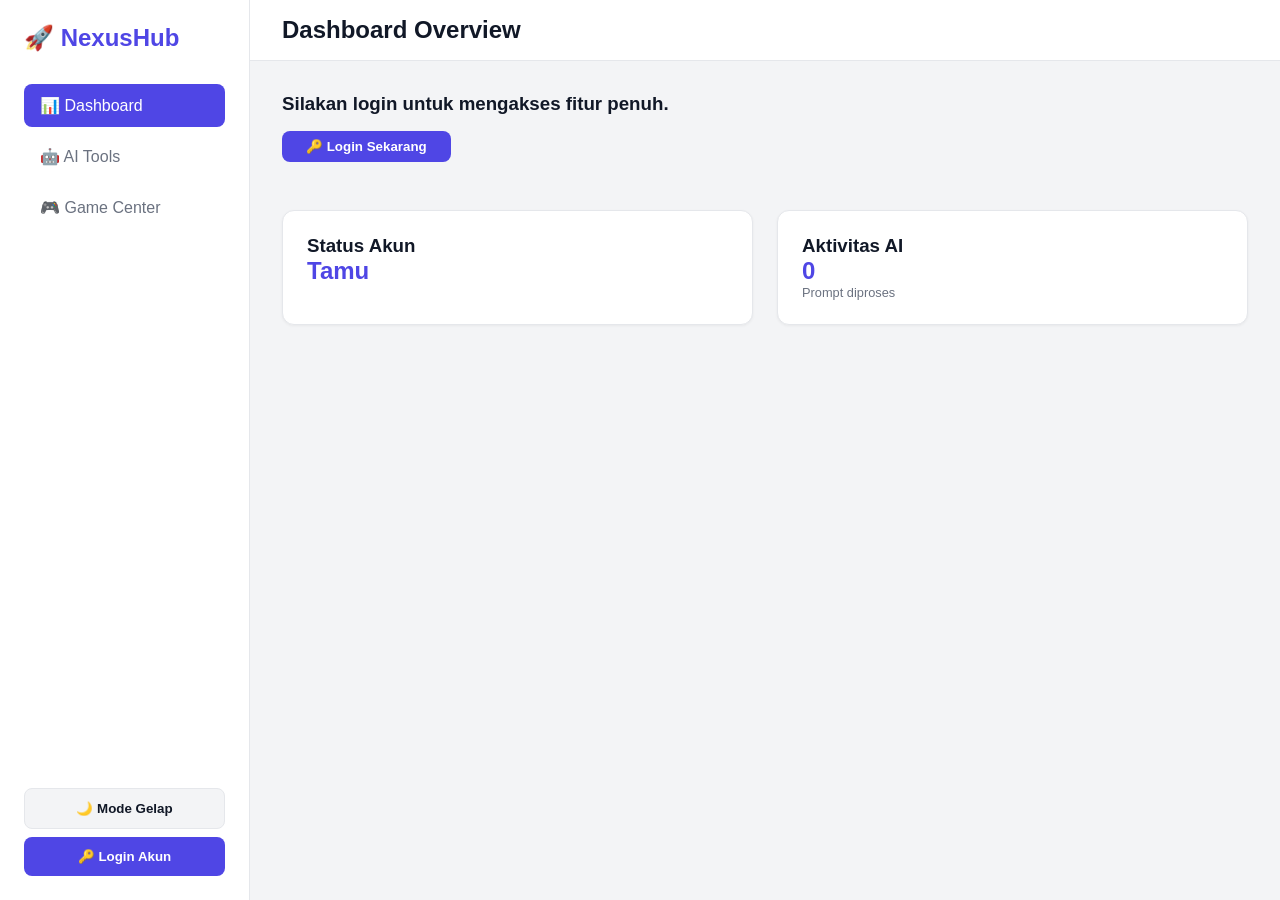
==== index.html @ 0950ca64 "Update index.html" ====
<!DOCTYPE html>
<html lang="id">
<head>
    <meta charset="UTF-8">
    <meta name="viewport" content="width=device-width, initial-scale=1.0">
    <title>Modern Dashboard</title>
    <style>
        /* --- Tema & Layout --- */
        :root {
            --primary: #4f46e5; --primary-hover: #4338ca;
            --bg-body: #f3f4f6; --bg-surface: #ffffff;
            --text-main: #111827; --text-muted: #6b7280;
            --border-color: #e5e7eb; --sidebar-width: 250px;
        }
        [data-theme="dark"] {
            --primary: #6366f1; --primary-hover: #818cf8;
            --bg-body: #111827; --bg-surface: #1f2937;
            --text-main: #f9fafb; --text-muted: #9ca3af;
            --border-color: #374151;
        }
        * { margin: 0; padding: 0; box-sizing: border-box; font-family: 'Segoe UI', sans-serif; transition: background-color 0.3s, color 0.3s; }
        body { background-color: var(--bg-body); color: var(--text-main); display: flex; height: 100vh; overflow: hidden; }
        
        /* --- Sidebar --- */
        .sidebar { width: var(--sidebar-width); background-color: var(--bg-surface); border-right: 1px solid var(--border-color); display: flex; flex-direction: column; padding: 1.5rem; z-index: 100; }
        .brand { font-size: 1.5rem; font-weight: 700; color: var(--primary); margin-bottom: 2rem; display: flex; justify-content: space-between; align-items: center;}
        .nav-menu { list-style: none; display: flex; flex-direction: column; gap: 0.5rem; flex: 1; }
        .nav-item { padding: 0.75rem 1rem; border-radius: 0.5rem; cursor: pointer; color: var(--text-muted); font-weight: 500; display: flex; gap: 0.75rem; }
        .nav-item:hover { background-color: var(--bg-body); color: var(--text-main); }
        .nav-item.active { background-color: var(--primary); color: white; }
        
        .bottom-actions { margin-top: auto; display: flex; flex-direction: column; gap: 0.5rem; }
        .btn-theme, .btn-login, .btn-logout { width: 100%; padding: 0.75rem; border-radius: 0.5rem; cursor: pointer; font-weight: 600; border: 1px solid var(--border-color); background-color: var(--bg-body); color: var(--text-main); }
        .btn-login { background-color: var(--primary); color: white; border: none; }
        .btn-logout { background-color: #ef4444; color: white; border: none; display: none; }

        /* --- Main Content --- */
        .main-content { flex: 1; display: flex; flex-direction: column; overflow-y: auto; }
        .header { background-color: var(--bg-surface); padding: 1rem 2rem; border-bottom: 1px solid var(--border-color); display: flex; align-items: center; }
        .menu-toggle { display: none; font-size: 1.5rem; background: none; border: none; color: var(--text-main); cursor: pointer; margin-right: 1rem; }
        .user-profile { margin-left: auto; display: flex; align-items: center; gap: 1rem; }
        .user-avatar { width: 35px; height: 35px; background-color: var(--primary); color: white; border-radius: 50%; display: flex; align-items: center; justify-content: center; font-weight: bold; display: none; }
        
        .content-area { padding: 2rem; }
        .section { display: none; animation: fadeIn 0.3s ease-in-out; }
        .section.active { display: block; }
        @keyframes fadeIn { from { opacity: 0; transform: translateY(10px); } to { opacity: 1; transform: translateY(0); } }
        
        .grid { display: grid; grid-template-columns: repeat(auto-fit, minmax(250px, 1fr)); gap: 1.5rem; margin-top: 1.5rem; }
        .card { background-color: var(--bg-surface); padding: 1.5rem; border-radius: 0.75rem; border: 1px solid var(--border-color); box-shadow: 0 1px 3px rgba(0,0,0,0.05); }

        /* --- Modal Auth --- */
        .modal-overlay { position: fixed; top: 0; left: 0; width: 100%; height: 100%; background: rgba(0,0,0,0.6); display: none; align-items: center; justify-content: center; z-index: 9999; }
        .modal-overlay.active { display: flex; }
        .auth-box { background: var(--bg-surface); padding: 2rem; border-radius: 1rem; width: 90%; max-width: 400px; position: relative; }
        .close-modal { position: absolute; top: 1rem; right: 1.5rem; font-size: 1.5rem; cursor: pointer; color: var(--text-muted); }
        .auth-box h2 { text-align: center; margin-bottom: 1.5rem; }
        .form-group { margin-bottom: 1rem; }
        .form-group label { display: block; margin-bottom: 0.5rem; font-size: 0.875rem; }
        .form-group input { width: 100%; padding: 0.75rem; border: 1px solid var(--border-color); border-radius: 0.5rem; background: var(--bg-body); color: var(--text-main); }
        .btn-submit { width: 100%; padding: 0.75rem; background: var(--primary); color: white; border: none; border-radius: 0.5rem; font-weight: bold; cursor: pointer; margin-top: 1rem; position: relative; z-index: 10; }
        .switch-auth { text-align: center; margin-top: 1rem; font-size: 0.875rem; cursor: pointer; color: var(--primary); }
        .alert-msg { font-size: 0.85rem; color: #ef4444; text-align: center; margin-top: 0.5rem; display: none; }

        /* --- AI Tool CSS --- */
        .ai-textarea { width: 100%; height: 120px; padding: 1rem; border-radius: 0.5rem; border: 1px solid var(--border-color); background: var(--bg-body); color: var(--text-main); resize: none; margin-bottom: 1rem; }
        .ai-textarea:focus { outline: 2px solid var(--primary); }
        .ai-result { margin-top: 1.5rem; padding: 1rem; background: var(--bg-body); border-radius: 0.5rem; border: 1px solid var(--border-color); display: none; line-height: 1.6; }

        /* --- Game CSS (Tic-Tac-Toe) --- */
        .board { display: grid; grid-template-columns: repeat(3, 1fr); gap: 0.5rem; max-width: 250px; margin: 1.5rem auto; }
        .cell { aspect-ratio: 1; background: var(--bg-body); border: 1px solid var(--border-color); border-radius: 0.5rem; display: flex; align-items: center; justify-content: center; font-size: 2.5rem; font-weight: bold; cursor: pointer; transition: 0.2s; }
        .cell:hover { background: var(--border-color); }
        .cell.x { color: var(--primary); }
        .cell.o { color: #ef4444; }

        @media (max-width: 768px) {
            .sidebar { position: fixed; left: -100%; height: 100vh; transition: left 0.3s; }
            .sidebar.show { left: 0; }
            .menu-toggle { display: block; }
        }
    </style>
</head>
<body>

    <!-- Modal Auth (Login/Register) -->
    <div class="modal-overlay" id="authModal">
        <div class="auth-box">
            <span class="close-modal" onclick="toggleModal(false)">&times;</span>
            <h2 id="authTitle">Login Akun</h2>
            <form id="authForm" onsubmit="handleAuth(event)">
                <div class="form-group">
                    <label>Email</label>
                    <input type="email" id="emailInput" required value="luthfi@admin.com">
                </div>
                <div class="form-group">
                    <label>Password</label>
                    <input type="password" id="passwordInput" required value="admin123">
                </div>
                <div class="alert-msg" id="alertMsg"></div>
                <button type="submit" class="btn-submit" id="authSubmitBtn">Masuk</button>
            </form>
            <div class="switch-auth" onclick="toggleAuthMode()" id="switchAuthText">Belum punya akun? Daftar di sini</div>
        </div>
    </div>

    <!-- Sidebar -->
    <aside class="sidebar" id="sidebar">
        <div class="brand">
            <span>🚀 NexusHub</span>
            <button class="menu-toggle" style="display: none; border:none; background:none; font-size:1.5rem; color:inherit;" onclick="toggleSidebar()">&times;</button>
        </div>
        <ul class="nav-menu">
            <li class="nav-item active" onclick="showSection('dashboard', this)">📊 Dashboard</li>
            <li class="nav-item" onclick="showSection('ai-tools', this)">🤖 AI Tools</li>
            <li class="nav-item" onclick="showSection('games', this)">🎮 Game Center</li>
        </ul>
        <div class="bottom-actions">
            <button class="btn-theme" onclick="toggleTheme()" id="themeBtn">🌙 Mode Gelap</button>
            <button class="btn-login" id="btnLogin" onclick="toggleModal(true)">🔑 Login Akun</button>
            <button class="btn-logout" id="btnLogout" onclick="handleLogout()">🚪 Keluar</button>
        </div>
    </aside>

    <!-- Main Content -->
    <main class="main-content">
        <header class="header">
            <button class="menu-toggle" onclick="toggleSidebar()">☰</button>
            <h2 id="header-title">Dashboard Overview</h2>
            <div class="user-profile">
                <span id="userEmailText" style="font-size: 0.9rem; color: var(--text-muted); display: none;"></span>
                <div class="user-avatar" id="userAvatar">U</div>
            </div>
        </header>

        <div class="content-area">
            <!-- Dashboard Section -->
            <div id="dashboard" class="section active">
                <h3 id="welcomeMessage">Silakan login untuk mengakses fitur penuh.</h3>
                <!-- Tombol login tambahan -->
                <button id="btnDashboardLogin" class="btn-submit" style="width: auto; padding: 0.5rem 1.5rem; margin-top: 1rem; margin-bottom: 1.5rem; display: inline-block;">🔑 Login Sekarang</button>
                
                <div class="grid">
                    <div class="card">
                        <h3>Status Akun</h3>
                        <h2 id="statusTeks" style="color: var(--primary);">Tamu</h2>
                    </div>
                    <div class="card">
                        <h3>Aktivitas AI</h3>
                        <h2 style="color: var(--primary);">0</h2>
                        <p style="font-size: 0.8rem; color: var(--text-muted);">Prompt diproses</p>
                    </div>
                </div>
            </div>
            
            <!-- AI Tools Section -->
            <div id="ai-tools" class="section">
                <div class="card">
                    <h3>🤖 Asisten AI Penulis</h3>
                    <p style="color: var(--text-muted); margin-bottom: 1rem;">Ketik perintah apa saja (misal: "Buatkan saya puisi pendek" atau "Ringkas teks ini").</p>
                    <textarea class="ai-textarea" id="aiInput" placeholder="Ketik prompt di sini..."></textarea>
                    <button class="btn-submit" style="width: auto; padding: 0.75rem 2rem;" onclick="generateAI()">Kirim ke AI ✨</button>
                    
                    <div class="ai-result" id="aiOutput"></div>
                </div>
            </div>
            
            <!-- Games Section -->
            <div id="games" class="section">
                <div class="card" style="text-align: center;">
                    <h3>🎮 Tic-Tac-Toe Klasik</h3>
                    <p id="gameStatus" style="color: var(--text-muted); margin-top: 0.5rem;">Giliran pemain: <strong>X</strong></p>
                    
                    <div class="board" id="tictactoeBoard">
                        <div class="cell" onclick="makeMove(this, 0)"></div>
                        <div class="cell" onclick="makeMove(this, 1)"></div>
                        <div class="cell" onclick="makeMove(this, 2)"></div>
                        <div class="cell" onclick="makeMove(this, 3)"></div>
                        <div class="cell" onclick="makeMove(this, 4)"></div>
                        <div class="cell" onclick="makeMove(this, 5)"></div>
                        <div class="cell" onclick="makeMove(this, 6)"></div>
                        <div class="cell" onclick="makeMove(this, 7)"></div>
                        <div class="cell" onclick="makeMove(this, 8)"></div>
                    </div>
                    
                    <button class="btn-submit" style="width: auto; padding: 0.5rem 2rem; background: var(--text-muted);" onclick="resetGame()">Mulai Ulang</button>
                </div>
            </div>
        </div>
    </main>

    <script>
        /* --- Navigasi, Responsive & Tema --- */
        function showSection(id, el) {
            document.querySelectorAll('.section').forEach(s => s.classList.remove('active'));
            document.getElementById(id).classList.add('active');
            document.querySelectorAll('.nav-item').forEach(n => n.classList.remove('active'));
            el.classList.add('active');
            const titleMap = { 'dashboard': 'Dashboard Overview', 'ai-tools': 'Koleksi AI Tools', 'games': 'Game Center' };
            document.getElementById('header-title').innerText = titleMap[id];
            
            if(window.innerWidth <= 768) {
                toggleSidebar();
            }
        }

        function toggleSidebar() {
            document.getElementById('sidebar').classList.toggle('show');
        }
        
        function toggleTheme() {
            const body = document.documentElement;
            if (body.getAttribute('data-theme') === 'dark') {
                body.removeAttribute('data-theme'); localStorage.setItem('theme', 'light');
            } else {
                body.setAttribute('data-theme', 'dark'); localStorage.setItem('theme', 'dark');
            }
        }

        /* --- Logika AI Tools --- */
        function generateAI() {
            const input = document.getElementById('aiInput').value;
            const output = document.getElementById('aiOutput');
            
            if(!input.trim()) {
                alert("Mohon ketik sesuatu terlebih dahulu!");
                return;
            }

            output.style.display = 'block';
            output.innerHTML = '<span style="color: var(--text-muted);">Sedang berpikir... ⏳</span>';
            
            setTimeout(() => {
                output.innerHTML = `<strong>Jawaban AI:</strong><br><br>Ini adalah simulasi jawaban untuk perintah: <em>"${input}"</em>.<br><br>Sistem AI sudah siap dihubungkan dengan API yang sebenarnya!`;
            }, 1500); 
        }

        /* --- Logika Game Tic-Tac-Toe --- */
        let board = ["", "", "", "", "", "", "", "", ""];
        let currentPlayer = "X";
        let gameActive = true;

        const winningConditions = [
            [0, 1, 2], [3, 4, 5], [6, 7, 8],
            [0, 3, 6], [1, 4, 7], [2, 5, 8],
            [0, 4, 8], [2, 4, 6]            
        ];

        function makeMove(cell, index) {
            if (board[index] !== "" || !gameActive) return;
            board[index] = currentPlayer;
            cell.innerText = currentPlayer;
            cell.classList.add(currentPlayer.toLowerCase());
            checkWinner();
        }

        function checkWinner() {
            let roundWon = false;
            for (let i = 0; i < winningConditions.length; i++) {
                const [a, b, c] = winningConditions[i];
                if (board[a] && board[a] === board[b] && board[a] === board[c]) {
                    roundWon = true;
                    break;
                }
            }

            if (roundWon) {
                document.getElementById('gameStatus').innerHTML = `🎉 Pemain <strong>${currentPlayer}</strong> Menang!`;
                gameActive = false;
                return;
            }

            if (!board.includes("")) {
                document.getElementById('gameStatus').innerHTML = "🤝 Permainan Seri!";
                gameActive = false;
                return;
            }
            currentPlayer = currentPlayer === "X" ? "O" : "X";
            document.getElementById('gameStatus').innerHTML = `Giliran pemain: <strong>${currentPlayer}</strong>`;
        }

        function resetGame() {
            board = ["", "", "", "", "", "", "", "", ""];
            currentPlayer = "X";
            gameActive = true;
            document.getElementById('gameStatus').innerHTML = `Giliran pemain: <strong>${currentPlayer}</strong>`;
            document.querySelectorAll('.cell').forEach(cell => {
                cell.innerText = "";
                cell.classList.remove('x', 'o');
            });
        }

        /* --- Logika Autentikasi (Sistem Login) --- */
        let isLoginMode = true;

        function toggleModal(show) {
            document.getElementById('authModal').style.display = show ? 'flex' : 'none';
            document.getElementById('alertMsg').style.display = 'none';
            if(show && isLoginMode) {
                document.getElementById('emailInput').value = "luthfi@admin.com";
                document.getElementById('passwordInput').value = "admin123";
            }
        }

        function toggleAuthMode() {
            isLoginMode = !isLoginMode;
            document.getElementById('authTitle').innerText = isLoginMode ? "Login Akun" : "Daftar Akun Baru";
            document.getElementById('authSubmitBtn').innerText = isLoginMode ? "Masuk" : "Daftar Sekarang";
            document.getElementById('switchAuthText').innerText = isLoginMode ? "Belum punya akun? Daftar di sini" : "Sudah punya akun? Login di sini";
            document.getElementById('alertMsg').style.display = 'none';
            if (!isLoginMode) {
                document.getElementById('authForm').reset();
            } else {
                document.getElementById('emailInput').value = "luthfi@admin.com";
                document.getElementById('passwordInput').value = "admin123";
            }
        }

        function showAlert(msg) {
            const alertBox = document.getElementById('alertMsg');
            alertBox.innerText = msg;
            alertBox.style.display = 'block';
        }

        function handleAuth(e) {
            e.preventDefault();
            const email = document.getElementById('emailInput').value.trim();
            const password = document.getElementById('passwordInput').value.trim();
            if (password.length < 6) { showAlert("Password minimal 6 karakter!"); return; }

            let users = JSON.parse(localStorage.getItem('usersDB')) || {};

            if (isLoginMode) {
                if (users[email] && users[email].password === password) {
                    localStorage.setItem('currentUser', email);
                    toggleModal(false);
                    updateUI();
                } else if (email === "luthfi@admin.com" && password === "admin123") {
                    localStorage.setItem('currentUser', email);
                    toggleModal(false);
                    updateUI();
                } else {
                    showAlert("Email atau password salah!");
                }
            } else {
                if (users[email] || email === "luthfi@admin.com") {
                    showAlert("Email ini sudah terdaftar! Silakan login.");
                } else {
                    users[email] = { password: password };
                    localStorage.setItem('usersDB', JSON.stringify(users));
                    localStorage.setItem('currentUser', email);
                    alert("Akun berhasil dibuat!");
                    toggleModal(false);
                    updateUI();
                }
            }
        }

        function handleLogout() {
            localStorage.removeItem('currentUser');
        }

        function updateUI() {
            const currentUser = localStorage.getItem('currentUser');
            const btnLogin = document.getElementById('btnLogin');
            const btnLogout = document.getElementById('btnLogout');
            const welcomeMsg = document.getElementById('welcomeMessage');
            const statusTeks = document.getElementById('statusTeks');
            const userAvatar = document.getElementById('userAvatar');
            const userEmailText = document.getElementById('userEmailText');
            const btnDashboardLogin = document.getElementById('btnDashboardLogin');

            if (currentUser) {
                if(btnLogin) btnLogin.style.display = 'none';
                if(btnLogo
        /* --- Game CSS (Tic-Tac-Toe) --- */
        .board { display: grid; grid-template-columns: repeat(3, 1fr); gap: 0.5rem; max-width: 250px; margin: 1.5rem auto; }
        .cell { aspect-ratio: 1; background: var(--bg-body); border: 1px solid var(--border-color); border-radius: 0.5rem; display: flex; align-items: center; justify-content: center; font-size: 2.5rem; font-weight: bold; cursor: pointer; transition: 0.2s; }
        .cell:hover { background: var(--border-color); }
        .cell.x { color: var(--primary); }
        .cell.o { color: #ef4444; }

        @media (max-width: 768px) {
            .sidebar { position: fixed; left: -100%; height: 100vh; transition: left 0.3s; }
            .sidebar.show { left: 0; }
            .menu-toggle { display: block; }
        }
    </style>
</head>
<body>

    <!-- Modal Auth (Login/Register) -->
    <div class="modal-overlay" id="authModal">
        <div class="auth-box">
            <span class="close-modal" onclick="toggleModal(false)">&times;</span>
            <h2 id="authTitle">Login Akun</h2>
            <form id="authForm" onsubmit="handleAuth(event)">
                <div class="form-group">
                    <label>Email</label>
                    <input type="email" id="emailInput" required value="luthfi@admin.com">
                </div>
                <div class="form-group">
                    <label>Password</label>
                    <input type="password" id="passwordInput" required value="admin123">
                </div>
                <div class="alert-msg" id="alertMsg"></div>
                <button type="submit" class="btn-submit" id="authSubmitBtn">Masuk</button>
            </form>
            <div class="switch-auth" onclick="toggleAuthMode()" id="switchAuthText">Belum punya akun? Daftar di sini</div>
        </div>
    </div>

    <!-- Sidebar -->
    <aside class="sidebar" id="sidebar">
        <div class="brand">
            <span>🚀 NexusHub</span>
            <button class="menu-toggle" style="display: none; border:none; background:none; font-size:1.5rem; color:inherit;" onclick="toggleSidebar()">&times;</button>
        </div>
        <ul class="nav-menu">
            <li class="nav-item active" onclick="showSection('dashboard', this)">📊 Dashboard</li>
            <li class="nav-item" onclick="showSection('ai-tools', this)">🤖 AI Tools</li>
            <li class="nav-item" onclick="showSection('games', this)">🎮 Game Center</li>
        </ul>
        <div class="bottom-actions">
            <button class="btn-theme" onclick="toggleTheme()" id="themeBtn">🌙 Mode Gelap</button>
            <button class="btn-login" id="btnLogin" onclick="toggleModal(true)">🔑 Login Akun</button>
            <button class="btn-logout" id="btnLogout" onclick="handleLogout()">🚪 Keluar</button>
        </div>
    </aside>

    <!-- Main Content -->
    <main class="main-content">
        <header class="header">
            <button class="menu-toggle" onclick="toggleSidebar()">☰</button>
            <h2 id="header-title">Dashboard Overview</h2>
            <div class="user-profile">
                <span id="userEmailText" style="font-size: 0.9rem; color: var(--text-muted); display: none;"></span>
                <div class="user-avatar" id="userAvatar">U</div>
            </div>
        </header>

        <div class="content-area">
            <!-- Dashboard Section -->
            <div id="dashboard" class="section active">
                <h3 id="welcomeMessage">Silakan login untuk mengakses fitur penuh.</h3>
                <!-- Tombol login tambahan khusus untuk tampilan halaman depan (terutama HP) -->
                <button id="btnDashboardLogin" class="btn-submit" style="width: auto; padding: 0.5rem 1.5rem; margin-top: 1rem; margin-bottom: 1.5rem; display: inline-block;" onclick="toggleModal(true)">🔑 Login Sekarang</button>
                
                <div class="grid">
                    <div class="card">
                        <h3>Status Akun</h3>
                        <h2 id="statusTeks" style="color: var(--primary);">Tamu</h2>
                    </div>
                    <div class="card">
                        <h3>Aktivitas AI</h3>
                        <h2 style="color: var(--primary);">0</h2>
                        <p style="font-size: 0.8rem; color: var(--text-muted);">Prompt diproses</p>
                    </div>
                </div>
            </div>
            
            <!-- AI Tools Section -->
            <div id="ai-tools" class="section">
                <div class="card">
                    <h3>🤖 Asisten AI Penulis</h3>
                    <p style="color: var(--text-muted); margin-bottom: 1rem;">Ketik perintah apa saja (misal: "Buatkan saya puisi pendek" atau "Ringkas teks ini").</p>
                    <textarea class="ai-textarea" id="aiInput" placeholder="Ketik prompt di sini..."></textarea>
                    <button class="btn-submit" style="width: auto; padding: 0.75rem 2rem;" onclick="generateAI()">Kirim ke AI ✨</button>
                    
                    <div class="ai-result" id="aiOutput"></div>
                </div>
            </div>
            
            <!-- Games Section -->
            <div id="games" class="section">
                <div class="card" style="text-align: center;">
                    <h3>🎮 Tic-Tac-Toe Klasik</h3>
                    <p id="gameStatus" style="color: var(--text-muted); margin-top: 0.5rem;">Giliran pemain: <strong>X</strong></p>
                    
                    <div class="board" id="tictactoeBoard">
                        <div class="cell" onclick="makeMove(this, 0)"></div>
                        <div class="cell" onclick="makeMove(this, 1)"></div>
                        <div class="cell" onclick="makeMove(this, 2)"></div>
                        <div class="cell" onclick="makeMove(this, 3)"></div>
                        <div class="cell" onclick="makeMove(this, 4)"></div>
                        <div class="cell" onclick="makeMove(this, 5)"></div>
                        <div class="cell" onclick="makeMove(this, 6)"></div>
                        <div class="cell" onclick="makeMove(this, 7)"></div>
                        <div class="cell" onclick="makeMove(this, 8)"></div>
                    </div>
                    
                    <button class="btn-submit" style="width: auto; padding: 0.5rem 2rem; background: var(--text-muted);" onclick="resetGame()">Mulai Ulang</button>
                </div>
            </div>
        </div>
    </main>

    <script>
        /* --- Navigasi, Responsive & Tema --- */
        function showSection(id, el) {
            document.querySelectorAll('.section').forEach(s => s.classList.remove('active'));
            document.getElementById(id).classList.add('active');
            document.querySelectorAll('.nav-item').forEach(n => n.classList.remove('active'));
            el.classList.add('active');
            const titleMap = { 'dashboard': 'Dashboard Overview', 'ai-tools': 'Koleksi AI Tools', 'games': 'Game Center' };
            document.getElementById('header-title').innerText = titleMap[id];
            
            if(window.innerWidth <= 768) {
                toggleSidebar();
            }
        }

        function toggleSidebar() {
            document.getElementById('sidebar').classList.toggle('show');
        }
        
        function toggleTheme() {
            const body = document.documentElement;
            if (body.getAttribute('data-theme') === 'dark') {
                body.removeAttribute('data-theme'); localStorage.setItem('theme', 'light');
            } else {
                body.setAttribute('data-theme', 'dark'); localStorage.setItem('theme', 'dark');
            }
        }

        /* --- Logika AI Tools --- */
        function generateAI() {
            const input = document.getElementById('aiInput').value;
            const output = document.getElementById('aiOutput');
            
            if(!input.trim()) {
                alert("Mohon ketik sesuatu terlebih dahulu!");
                return;
            }

            output.style.display = 'block';
            output.innerHTML = '<span style="color: var(--text-muted);">Sedang berpikir... ⏳</span>';
            
            setTimeout(() => {
                output.innerHTML = `<strong>Jawaban AI:</strong><br><br>Ini adalah simulasi jawaban untuk perintah: <em>"${input}"</em>.<br><br>Sistem AI sudah siap dihubungkan dengan API yang sebenarnya!`;
            }, 1500); 
        }

        /* --- Logika Game Tic-Tac-Toe --- */
        let board = ["", "", "", "", "", "", "", "", ""];
        let currentPlayer = "X";
        let gameActive = true;

        const winningConditions = [
            [0, 1, 2], [3, 4, 5], [6, 7, 8],
            [0, 3, 6], [1, 4, 7], [2, 5, 8],
            [0, 4, 8], [2, 4, 6]            
        ];

        function makeMove(cell, index) {
            if (board[index] !== "" || !gameActive) return;
            board[index] = currentPlayer;
            cell.innerText = currentPlayer;
            cell.classList.add(currentPlayer.toLowerCase());
            checkWinner();
        }

        function checkWinner() {
            let roundWon = false;
            for (let i = 0; i < winningConditions.length; i++) {
                const [a, b, c] = winningConditions[i];
                if (board[a] && board[a] === board[b] && board[a] === board[c]) {
                    roundWon = true;
                    break;
                }
            }

            if (roundWon) {
                document.getElementById('gameStatus').innerHTML = `🎉 Pemain <strong>${currentPlayer}</strong> Menang!`;
                gameActive = false;
                return;
            }

            if (!board.includes("")) {
                document.getElementById('gameStatus').innerHTML = "🤝 Permainan Seri!";
                gameActive = false;
                return;
            }
            currentPlayer = currentPlayer === "X" ? "O" : "X";
            document.getElementById('gameStatus').innerHTML = `Giliran pemain: <strong>${currentPlayer}</strong>`;
        }

        function resetGame() {
            board = ["", "", "", "", "", "", "", "", ""];
            currentPlayer = "X";
            gameActive = true;
            document.getElementById('gameStatus').innerHTML = `Giliran pemain: <strong>${currentPlayer}</strong>`;
            document.querySelectorAll('.cell').forEach(cell => {
                cell.innerText = "";
                cell.classList.remove('x', 'o');
            });
        }

        /* --- Logika Autentikasi (Sistem Login) --- */
        let isLoginMode = true;

        function toggleModal(show) {
            document.getElementById('authModal').style.display = show ? 'flex' : 'none';
            document.getElementById('alertMsg').style.display = 'none';
            if(show && isLoginMode) {
                document.getElementById('emailInput').value = "luthfi@admin.com";
                document.getElementById('passwordInput').value = "admin123";
            }
        }

        function toggleAuthMode() {
            isLoginMode = !isLoginMode;
            document.getElementById('authTitle').innerText = isLoginMode ? "Login Akun" : "Daftar Akun Baru";
            document.getElementById('authSubmitBtn').innerText = isLoginMode ? "Masuk" : "Daftar Sekarang";
            document.getElementById('switchAuthText').innerText = isLoginMode ? "Belum punya akun? Daftar di sini" : "Sudah punya akun? Login di sini";
            document.getElementById('alertMsg').style.display = 'none';
            if (!isLoginMode) {
                document.getElementById('authForm').reset();
            } else {
                document.getElementById('emailInput').value = "luthfi@admin.com";
                document.getElementById('passwordInput').value = "admin123";
            }
        }

        function showAlert(msg) {
            const alertBox = document.getElementById('alertMsg');
            alertBox.innerText = msg;
            alertBox.style.display = 'block';
        }

        function handleAuth(e) {
            e.preventDefault();
            const email = document.getElementById('emailInput').value.trim();
            const password = document.getElementById('passwordInput').value.trim();
            if (password.length < 6) { showAlert("Password minimal 6 karakter!"); return; }

            let users = JSON.parse(localStorage.getItem('usersDB')) || {};

            if (isLoginMode) {
                // Proses Login
                if (users[email] && users[email].password === password) {
                    localStorage.setItem('currentUser', email);
                    toggleModal(false);
                    updateUI();
                } else if (email === "luthfi@admin.com" && password === "admin123") {
                    // Cek akun bawaan (default)
                    localStorage.setItem('currentUser', email);
                    toggleModal(false);
                    updateUI();
                } else {
                    showAlert("Email atau password salah!");
                }
            } else {
                // Proses Daftar
                if (users[email] || email === "luthfi@admin.com") {
                    showAlert("Email ini sudah terdaftar! Silakan login.");
                } else {
                    users[email] = { password: password };
                    localStorage.setItem('usersDB', JSON.stringify(users));
                    localStorage.setItem('currentUser', email);
                    alert("Akun berhasil dibuat!");
                    toggleModal(false);
                    updateUI();
                }
            }
        }

        function handleLogout() {
            localStorage.removeItem('currentUser');
            updateUI();
        }

        // Fungsi ini mengatur tampilan berubah sesuai status login
        function updateUI() {
            const currentUser = localStorage.getItem('currentUser');
            const btnLogin = document.getElementById('btnLogin');
            const btnLogout = document.getElementById('btnLogout');
            const welcomeMsg = document.getElementById('welcomeMessage');
            const statusTeks = document.getElementById('statusTeks');
            const userAvatar = document.getElementById('userAvatar');
            const userEmailTex
        /* --- Game CSS (Tic-Tac-Toe) --- */
        .board { display: grid; grid-template-columns: repeat(3, 1fr); gap: 0.5rem; max-width: 250px; margin: 1.5rem auto; }
        .cell { aspect-ratio: 1; background: var(--bg-body); border: 1px solid var(--border-color); border-radius: 0.5rem; display: flex; align-items: center; justify-content: center; font-size: 2.5rem; font-weight: bold; cursor: pointer; transition: 0.2s; }
        .cell:hover { background: var(--border-color); }
        .cell.x { color: var(--primary); }
        .cell.o { color: #ef4444; }

        @media (max-width: 768px) {
            .sidebar { position: fixed; left: -100%; height: 100vh; transition: left 0.3s; }
            .sidebar.show { left: 0; }
            .menu-toggle { display: block; }
        }
    </style>
</head>
<body>

    <!-- Modal Auth (Login/Register) -->
    <div class="modal-overlay" id="authModal">
        <div class="auth-box">
            <span class="close-modal" onclick="toggleModal(false)">&times;</span>
            <h2 id="authTitle">Login Akun</h2>
            <form id="authForm" onsubmit="handleAuth(event)">
                <div class="form-group">
                    <label>Email</label>
                    <input type="email" id="emailInput" required value="luthfi@admin.com">
                </div>
                <div class="form-group">
                    <label>Password</label>
                    <input type="password" id="passwordInput" required value="admin123">
                </div>
                <div class="alert-msg" id="alertMsg"></div>
                <button type="submit" class="btn-submit" id="authSubmitBtn">Masuk</button>
            </form>
            <div class="switch-auth" onclick="toggleAuthMode()" id="switchAuthText">Belum punya akun? Daftar di sini</div>
        </div>
    </div>

    <!-- Sidebar -->
    <aside class="sidebar" id="sidebar">
        <div class="brand">
            <span>🚀 NexusHub</span>
            <button class="menu-toggle" style="display: none; border:none; background:none; font-size:1.5rem; color:inherit;" onclick="toggleSidebar()">&times;</button>
        </div>
        <ul class="nav-menu">
            <li class="nav-item active" onclick="showSection('dashboard', this)">📊 Dashboard</li>
            <li class="nav-item" onclick="showSection('ai-tools', this)">🤖 AI Tools</li>
            <li class="nav-item" onclick="showSection('games', this)">🎮 Game Center</li>
        </ul>
        <div class="bottom-actions">
            <button class="btn-theme" onclick="toggleTheme()" id="themeBtn">🌙 Mode Gelap</button>
            <button class="btn-login" id="btnLogin" onclick="toggleModal(true)">🔑 Login Akun</button>
            <button class="btn-logout" id="btnLogout" onclick="handleLogout()">🚪 Keluar</button>
        </div>
    </aside>

    <!-- Main Content -->
    <main class="main-content">
        <header class="header">
            <button class="menu-toggle" onclick="toggleSidebar()">☰</button>
            <h2 id="header-title">Dashboard Overview</h2>
            <div class="user-profile">
                <span id="userEmailText" style="font-size: 0.9rem; color: var(--text-muted); display: none;"></span>
                <div class="user-avatar" id="userAvatar">U</div>
            </div>
        </header>

        <div class="content-area">
            <!-- Dashboard Section -->
            <div id="dashboard" class="section active">
                <h3 id="welcomeMessage">Silakan login untuk mengakses fitur penuh.</h3>
                <div class="grid">
                    <div class="card">
                        <h3>Status Akun</h3>
                        <h2 id="statusTeks" style="color: var(--primary);">Tamu</h2>
                    </div>
                    <div class="card">
                        <h3>Aktivitas AI</h3>
                        <h2 style="color: var(--primary);">0</h2>
                        <p style="font-size: 0.8rem; color: var(--text-muted);">Prompt diproses</p>
                    </div>
                </div>
            </div>
            
            <!-- AI Tools Section -->
            <div id="ai-tools" class="section">
                <div class="card">
                    <h3>🤖 Asisten AI Penulis</h3>
                    <p style="color: var(--text-muted); margin-bottom: 1rem;">Ketik perintah apa saja (misal: "Buatkan saya puisi pendek" atau "Ringkas teks ini").</p>
                    <textarea class="ai-textarea" id="aiInput" placeholder="Ketik prompt di sini..."></textarea>
                    <button class="btn-submit" style="width: auto; padding: 0.75rem 2rem;" onclick="generateAI()">Kirim ke AI ✨</button>
                    
                    <div class="ai-result" id="aiOutput"></div>
                </div>
            </div>
            
            <!-- Games Section -->
            <div id="games" class="section">
                <div class="card" style="text-align: center;">
                    <h3>🎮 Tic-Tac-Toe Klasik</h3>
                    <p id="gameStatus" style="color: var(--text-muted); margin-top: 0.5rem;">Giliran pemain: <strong>X</strong></p>
                    
                    <div class="board" id="tictactoeBoard">
                        <div class="cell" onclick="makeMove(this, 0)"></div>
                        <div class="cell" onclick="makeMove(this, 1)"></div>
                        <div class="cell" onclick="makeMove(this, 2)"></div>
                        <div class="cell" onclick="makeMove(this, 3)"></div>
                        <div class="cell" onclick="makeMove(this, 4)"></div>
                        <div class="cell" onclick="makeMove(this, 5)"></div>
                        <div class="cell" onclick="makeMove(this, 6)"></div>
                        <div class="cell" onclick="makeMove(this, 7)"></div>
                        <div class="cell" onclick="makeMove(this, 8)"></div>
                    </div>
                    
                    <button class="btn-submit" style="width: auto; padding: 0.5rem 2rem; background: var(--text-muted);" onclick="resetGame()">Mulai Ulang</button>
                </div>
            </div>
        </div>
    </main>

    <script>
        /* --- Navigasi, Responsive & Tema --- */
        function showSection(id, el) {
            document.querySelectorAll('.section').forEach(s => s.classList.remove('active'));
            document.getElementById(id).classList.add('active');
            document.querySelectorAll('.nav-item').forEach(n => n.classList.remove('active'));
            el.classList.add('active');
            const titleMap = { 'dashboard': 'Dashboard Overview', 'ai-tools': 'Koleksi AI Tools', 'games': 'Game Center' };
            document.getElementById('header-title').innerText = titleMap[id];
            
            if(window.innerWidth <= 768) {
                toggleSidebar();
            }
        }

        function toggleSidebar() {
            document.getElementById('sidebar').classList.toggle('show');
        }
        
        function toggleTheme() {
            const body = document.documentElement;
            if (body.getAttribute('data-theme') === 'dark') {
                body.removeAttribute('data-theme'); localStorage.setItem('theme', 'light');
            } else {
                body.setAttribute('data-theme', 'dark'); localStorage.setItem('theme', 'dark');
            }
        }

        /* --- Logika AI Tools --- */
        function generateAI() {
            const input = document.getElementById('aiInput').value;
            const output = document.getElementById('aiOutput');
            
            if(!input.trim()) {
                alert("Mohon ketik sesuatu terlebih dahulu!");
                return;
            }

            output.style.display = 'block';
            output.innerHTML = '<span style="color: var(--text-muted);">Sedang berpikir... ⏳</span>';
            
            setTimeout(() => {
                output.innerHTML = `<strong>Jawaban AI:</strong><br><br>Ini adalah simulasi jawaban untuk perintah: <em>"${input}"</em>.<br><br>Sistem AI sudah siap dihubungkan dengan API yang sebenarnya!`;
            }, 1500); 
        }

        /* --- Logika Game Tic-Tac-Toe --- */
        let board = ["", "", "", "", "", "", "", "", ""];
        let currentPlayer = "X";
        let gameActive = true;

        const winningConditions = [
            [0, 1, 2], [3, 4, 5], [6, 7, 8],
            [0, 3, 6], [1, 4, 7], [2, 5, 8],
            [0, 4, 8], [2, 4, 6]            
        ];

        function makeMove(cell, index) {
            if (board[index] !== "" || !gameActive) return;
            board[index] = currentPlayer;
            cell.innerText = currentPlayer;
            cell.classList.add(currentPlayer.toLowerCase());
            checkWinner();
        }

        function checkWinner() {
            let roundWon = false;
            for (let i = 0; i < winningConditions.length; i++) {
                const [a, b, c] = winningConditions[i];
                if (board[a] && board[a] === board[b] && board[a] === board[c]) {
                    roundWon = true;
                    break;
                }
            }

            if (roundWon) {
                document.getElementById('gameStatus').innerHTML = `🎉 Pemain <strong>${currentPlayer}</strong> Menang!`;
                gameActive = false;
                return;
            }

            if (!board.includes("")) {
                document.getElementById('gameStatus').innerHTML = "🤝 Permainan Seri!";
                gameActive = false;
                return;
            }
            currentPlayer = currentPlayer === "X" ? "O" : "X";
            document.getElementById('gameStatus').innerHTML = `Giliran pemain: <strong>${currentPlayer}</strong>`;
        }

        function resetGame() {
            board = ["", "", "", "", "", "", "", "", ""];
            currentPlayer = "X";
            gameActive = true;
            document.getElementById('gameStatus').innerHTML = `Giliran pemain: <strong>${currentPlayer}</strong>`;
            document.querySelectorAll('.cell').forEach(cell => {
                cell.innerText = "";
                cell.classList.remove('x', 'o');
            });
        }

        /* --- Logika Autentikasi (Sistem Login) --- */
        let isLoginMode = true;

        function toggleModal(show) {
            document.getElementById('authModal').style.display = show ? 'flex' : 'none';
            document.getElementById('alertMsg').style.display = 'none';
            if(show && isLoginMode) {
                document.getElementById('emailInput').value = "luthfi@admin.com";
                document.getElementById('passwordInput').value = "admin123";
            }
        }

        function toggleAuthMode() {
            isLoginMode = !isLoginMode;
            document.getElementById('authTitle').innerText = isLoginMode ? "Login Akun" : "Daftar Akun Baru";
            document.getElementById('authSubmitBtn').innerText = isLoginMode ? "Masuk" : "Daftar Sekarang";
            document.getElementById('switchAuthText').innerText = isLoginMode ? "Belum punya akun? Daftar di sini" : "Sudah punya akun? Login di sini";
            document.getElementById('alertMsg').style.display = 'none';
            if (!isLoginMode) {
                document.getElementById('authForm').reset();
            } else {
                document.getElementById('emailInput').value = "luthfi@admin.com";
                document.getElementById('passwordInput').value = "admin123";
            }
        }

        function showAlert(msg) {
            const alertBox = document.getElementById('alertMsg');
            alertBox.innerText = msg;
            alertBox.style.display = 'block';
        }

        function handleAuth(e) {
            e.preventDefault();
            const email = document.getElementById('emailInput').value.trim();
            const password = document.getElementById('passwordInput').value.trim();
            if (password.length < 6) { showAlert("Password minimal 6 karakter!"); return; }

            let users = JSON.parse(localStorage.getItem('usersDB')) || {};

            if (isLoginMode) {
                if (users[email] && users[email].password === password) {
                    localStorage.setItem('currentUser', email);
                    toggleModal(false);
                    updateUI();
                } else {
                    showAlert("Email atau password salah!");
                }
            } else {
                if (users[email]) {
                    showAlert("Email ini sudah terdaftar! Silakan login.");
                } else {
                    users[email] = { password: password };
                    localStorage.setItem('usersDB', JSON.stringify(users));
                    localStorage.setItem('currentUser', email);
                    alert("Akun berhasil dibuat!");
                    toggleModal(false);
                    updateUI();
                }
            }
        }

        function handleLogout() {
            localStorage.removeItem('currentUser');
            updateUI();
        }

        function updateUI() {
            const currentUser = localStorage.getItem('currentUser');
            const btnLogin = document.getElementById('btnLogin');
            const btnLogout = document.getElementById('btnLogout');
            const welcomeMsg = document.getElementById('welcomeMessage');
            const statusTeks = document.getElementById('statusTeks');
            const userAvatar = document.getElementById('userAvatar');
            const userEmailText = document.getElementById('userEmailText');

            if (currentUser) {
                btnLogin.style.display = 'none';
                btnLogout.style.display = 'block';
                userAvatar.style.display = 'flex';
                userEmailText.style.display = 'block';
                userEmailText.innerText = currentUser;
                userAvatar.innerText = currentUser.charAt(0).toUpperCase();
                welcomeMsg.innerText = `Halo, ${currentUser}! Selamat datang kembali di Dashboard.`;
                statusTeks.innerText = "Member VIP";
            } else {
                btnLogin.style.display = 'block';
                btnLogout.style.display = 'none';
                userAvatar.style.display = 'none';
                userEmailText.style.display = 'none';
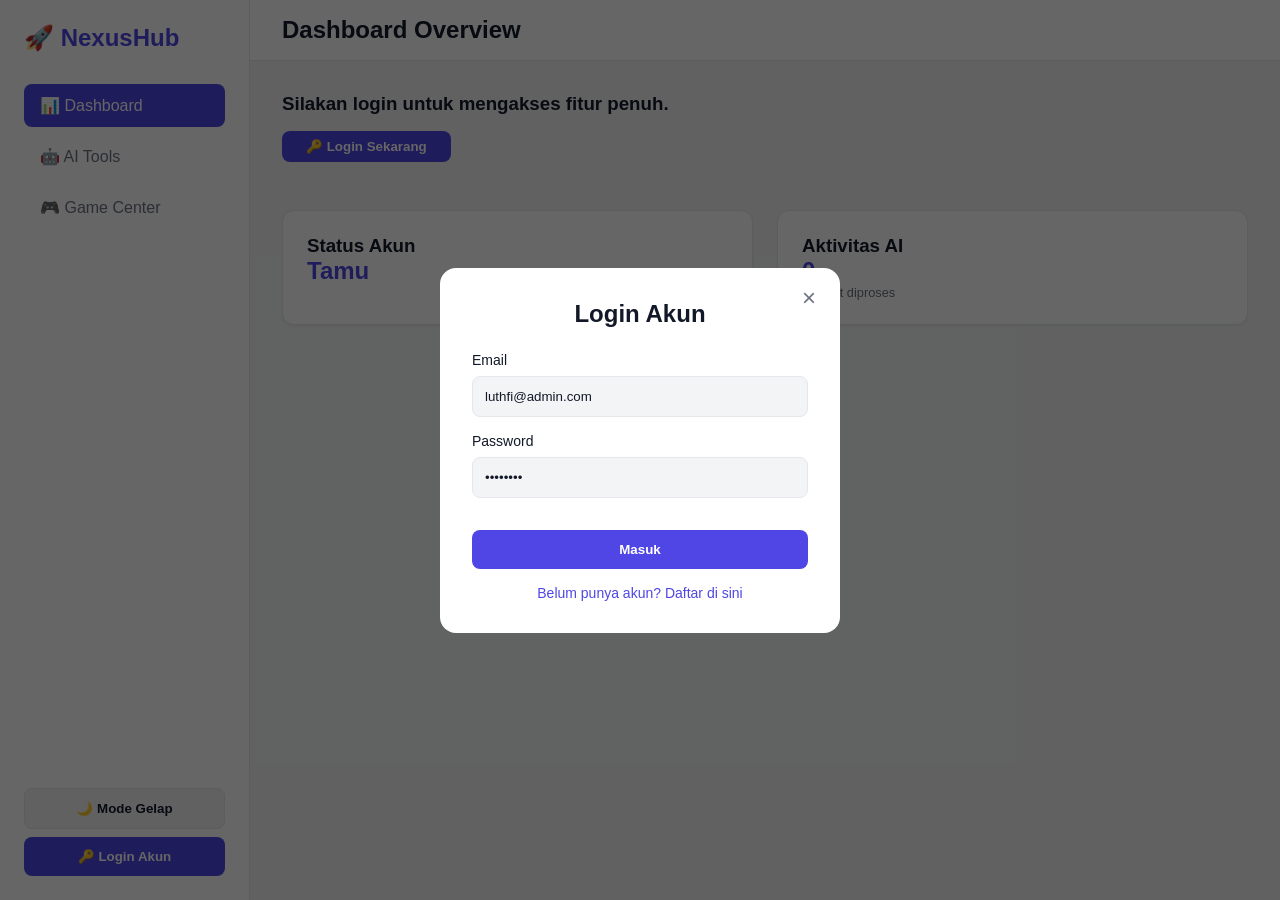
==== commit 89069629: "Update index.html" ====
--- a/index.html
+++ b/index.html
@@ -49,16 +49,15 @@
         .grid { display: grid; grid-template-columns: repeat(auto-fit, minmax(250px, 1fr)); gap: 1.5rem; margin-top: 1.5rem; }
         .card { background-color: var(--bg-surface); padding: 1.5rem; border-radius: 0.75rem; border: 1px solid var(--border-color); box-shadow: 0 1px 3px rgba(0,0,0,0.05); }
 
-        /* --- Modal Auth --- */
-        .modal-overlay { position: fixed; top: 0; left: 0; width: 100%; height: 100%; background: rgba(0,0,0,0.6); display: none; align-items: center; justify-content: center; z-index: 9999; }
-        .modal-overlay.active { display: flex; }
+        /* --- Modal Auth (Default Terbuka/Aktif) --- */
+        .modal-overlay { position: fixed; top: 0; left: 0; width: 100%; height: 100%; background: rgba(0,0,0,0.6); display: flex; align-items: center; justify-content: center; z-index: 9999; }
         .auth-box { background: var(--bg-surface); padding: 2rem; border-radius: 1rem; width: 90%; max-width: 400px; position: relative; }
         .close-modal { position: absolute; top: 1rem; right: 1.5rem; font-size: 1.5rem; cursor: pointer; color: var(--text-muted); }
         .auth-box h2 { text-align: center; margin-bottom: 1.5rem; }
         .form-group { margin-bottom: 1rem; }
         .form-group label { display: block; margin-bottom: 0.5rem; font-size: 0.875rem; }
         .form-group input { width: 100%; padding: 0.75rem; border: 1px solid var(--border-color); border-radius: 0.5rem; background: var(--bg-body); color: var(--text-main); }
-        .btn-submit { width: 100%; padding: 0.75rem; background: var(--primary); color: white; border: none; border-radius: 0.5rem; font-weight: bold; cursor: pointer; margin-top: 1rem; position: relative; z-index: 10; }
+        .btn-submit { width: 100%; padding: 0.75rem; background: var(--primary); color: white; border: none; border-radius: 0.5rem; font-weight: bold; cursor: pointer; margin-top: 1rem; }
         .switch-auth { text-align: center; margin-top: 1rem; font-size: 0.875rem; cursor: pointer; color: var(--primary); }
         .alert-msg { font-size: 0.85rem; color: #ef4444; text-align: center; margin-top: 0.5rem; display: none; }
 
@@ -67,6 +66,620 @@
         .ai-textarea:focus { outline: 2px solid var(--primary); }
         .ai-result { margin-top: 1.5rem; padding: 1rem; background: var(--bg-body); border-radius: 0.5rem; border: 1px solid var(--border-color); display: none; line-height: 1.6; }
 
+        /* --- Game CSS (Tic-Tac-Toe) --- */
+        .board { display: grid; grid-template-columns: repeat(3, 1fr); gap: 0.5rem; max-width: 250px; margin: 1.5rem auto; }
+        .cell { aspect-ratio: 1; background: var(--bg-body); border: 1px solid var(--border-color); border-radius: 0.5rem; display: flex; align-items: center; justify-content: center; font-size: 2.5rem; font-weight: bold; cursor: pointer; transition: 0.2s; }
+        .cell:hover { background: var(--border-color); }
+        .cell.x { color: var(--primary); }
+        .cell.o { color: #ef4444; }
+
+        @media (max-width: 768px) {
+            .sidebar { position: fixed; left: -100%; height: 100vh; transition: left 0.3s; }
+            .sidebar.show { left: 0; }
+            .menu-toggle { display: block; }
+        }
+    </style>
+</head>
+<body>
+
+    <!-- Modal Auth (Login/Register) - Langsung Muncul di Depan -->
+    <div class="modal-overlay" id="authModal">
+        <div class="auth-box">
+            <span class="close-modal" onclick="toggleModal(false)">&times;</span>
+            <h2 id="authTitle">Login Akun</h2>
+            <form id="authForm" onsubmit="handleAuth(event)">
+                <div class="form-group">
+                    <label>Email</label>
+                    <input type="email" id="emailInput" required value="luthfi@admin.com">
+                </div>
+                <div class="form-group">
+                    <label>Password</label>
+                    <input type="password" id="passwordInput" required value="admin123">
+                </div>
+                <div class="alert-msg" id="alertMsg"></div>
+                <button type="submit" class="btn-submit" id="authSubmitBtn">Masuk</button>
+            </form>
+            <div class="switch-auth" onclick="toggleAuthMode()" id="switchAuthText">Belum punya akun? Daftar di sini</div>
+        </div>
+    </div>
+
+    <!-- Sidebar -->
+    <aside class="sidebar" id="sidebar">
+        <div class="brand">
+            <span>🚀 NexusHub</span>
+            <button class="menu-toggle" style="display: none; border:none; background:none; font-size:1.5rem; color:inherit;" onclick="toggleSidebar()">&times;</button>
+        </div>
+        <ul class="nav-menu">
+            <li class="nav-item active" onclick="showSection('dashboard', this)">📊 Dashboard</li>
+            <li class="nav-item" onclick="showSection('ai-tools', this)">🤖 AI Tools</li>
+            <li class="nav-item" onclick="showSection('games', this)">🎮 Game Center</li>
+        </ul>
+        <div class="bottom-actions">
+            <button class="btn-theme" onclick="toggleTheme()" id="themeBtn">🌙 Mode Gelap</button>
+            <button class="btn-login" id="btnLogin" onclick="toggleModal(true)">🔑 Login Akun</button>
+            <button class="btn-logout" id="btnLogout" onclick="handleLogout()">🚪 Keluar</button>
+        </div>
+    </aside>
+
+    <!-- Main Content -->
+    <main class="main-content">
+        <header class="header">
+            <button class="menu-toggle" onclick="toggleSidebar()">☰</button>
+            <h2 id="header-title">Dashboard Overview</h2>
+            <div class="user-profile">
+                <span id="userEmailText" style="font-size: 0.9rem; color: var(--text-muted); display: none;"></span>
+                <div class="user-avatar" id="userAvatar">U</div>
+            </div>
+        </header>
+
+        <div class="content-area">
+            <!-- Dashboard Section -->
+            <div id="dashboard" class="section active">
+                <h3 id="welcomeMessage">Silakan login untuk mengakses fitur penuh.</h3>
+                <button id="btnDashboardLogin" class="btn-submit" style="width: auto; padding: 0.5rem 1.5rem; margin-top: 1rem; margin-bottom: 1.5rem; display: inline-block;" onclick="toggleModal(true)">🔑 Login Sekarang</button>
+                
+                <div class="grid">
+                    <div class="card">
+                        <h3>Status Akun</h3>
+                        <h2 id="statusTeks" style="color: var(--primary);">Tamu</h2>
+                    </div>
+                    <div class="card">
+                        <h3>Aktivitas AI</h3>
+                        <h2 style="color: var(--primary);">0</h2>
+                        <p style="font-size: 0.8rem; color: var(--text-muted);">Prompt diproses</p>
+                    </div>
+                </div>
+            </div>
+            
+            <!-- AI Tools Section -->
+            <div id="ai-tools" class="section">
+                <div class="card">
+                    <h3>🤖 Asisten AI Penulis</h3>
+                    <p style="color: var(--text-muted); margin-bottom: 1rem;">Ketik perintah apa saja (misal: "Buatkan saya puisi pendek" atau "Ringkas teks ini").</p>
+                    <textarea class="ai-textarea" id="aiInput" placeholder="Ketik prompt di sini..."></textarea>
+                    <button class="btn-submit" style="width: auto; padding: 0.75rem 2rem;" onclick="generateAI()">Kirim ke AI ✨</button>
+                    
+                    <div class="ai-result" id="aiOutput"></div>
+                </div>
+            </div>
+            
+            <!-- Games Section -->
+            <div id="games" class="section">
+                <div class="card" style="text-align: center;">
+                    <h3>🎮 Tic-Tac-Toe Klasik</h3>
+                    <p id="gameStatus" style="color: var(--text-muted); margin-top: 0.5rem;">Giliran pemain: <strong>X</strong></p>
+                    
+                    <div class="board" id="tictactoeBoard">
+                        <div class="cell" onclick="makeMove(this, 0)"></div>
+                        <div class="cell" onclick="makeMove(this, 1)"></div>
+                        <div class="cell" onclick="makeMove(this, 2)"></div>
+                        <div class="cell" onclick="makeMove(this, 3)"></div>
+                        <div class="cell" onclick="makeMove(this, 4)"></div>
+                        <div class="cell" onclick="makeMove(this, 5)"></div>
+                        <div class="cell" onclick="makeMove(this, 6)"></div>
+                        <div class="cell" onclick="makeMove(this, 7)"></div>
+                        <div class="cell" onclick="makeMove(this, 8)"></div>
+                    </div>
+                    
+                    <button class="btn-submit" style="width: auto; padding: 0.5rem 2rem; background: var(--text-muted);" onclick="resetGame()">Mulai Ulang</button>
+                </div>
+            </div>
+        </div>
+    </main>
+
+    <script>
+        /* --- Navigasi, Responsive & Tema --- */
+        function showSection(id, el) {
+            document.querySelectorAll('.section').forEach(s => s.classList.remove('active'));
+            document.getElementById(id).classList.add('active');
+            document.querySelectorAll('.nav-item').forEach(n => n.classList.remove('active'));
+            el.classList.add('active');
+            const titleMap = { 'dashboard': 'Dashboard Overview', 'ai-tools': 'Koleksi AI Tools', 'games': 'Game Center' };
+            document.getElementById('header-title').innerText = titleMap[id];
+            
+            if(window.innerWidth <= 768) {
+                toggleSidebar();
+            }
+        }
+
+        function toggleSidebar() {
+            document.getElementById('sidebar').classList.toggle('show');
+        }
+        
+        function toggleTheme() {
+            const body = document.documentElement;
+            if (body.getAttribute('data-theme') === 'dark') {
+                body.removeAttribute('data-theme'); localStorage.setItem('theme', 'light');
+            } else {
+                body.setAttribute('data-theme', 'dark'); localStorage.setItem('theme', 'dark');
+            }
+        }
+
+        /* --- Logika AI Tools --- */
+        function generateAI() {
+            const input = document.getElementById('aiInput').value;
+            const output = document.getElementById('aiOutput');
+            
+            if(!input.trim()) {
+                alert("Mohon ketik sesuatu terlebih dahulu!");
+                return;
+            }
+
+            output.style.display = 'block';
+            output.innerHTML = '<span style="color: var(--text-muted);">Sedang berpikir... ⏳</span>';
+            
+            setTimeout(() => {
+                output.innerHTML = `<strong>Jawaban AI:</strong><br><br>Ini adalah simulasi jawaban untuk perintah: <em>"${input}"</em>.<br><br>Sistem AI sudah siap dihubungkan dengan API yang sebenarnya!`;
+            }, 1500); 
+        }
+
+        /* --- Logika Game Tic-Tac-Toe --- */
+        let board = ["", "", "", "", "", "", "", "", ""];
+        let currentPlayer = "X";
+        let gameActive = true;
+
+        const winningConditions = [
+            [0, 1, 2], [3, 4, 5], [6, 7, 8],
+            [0, 3, 6], [1, 4, 7], [2, 5, 8],
+            [0, 4, 8], [2, 4, 6]            
+        ];
+
+        function makeMove(cell, index) {
+            if (board[index] !== "" || !gameActive) return;
+            board[index] = currentPlayer;
+            cell.innerText = currentPlayer;
+            cell.classList.add(currentPlayer.toLowerCase());
+            checkWinner();
+        }
+
+        function checkWinner() {
+            let roundWon = false;
+            for (let i = 0; i < winningConditions.length; i++) {
+                const [a, b, c] = winningConditions[i];
+                if (board[a] && board[a] === board[b] && board[a] === board[c]) {
+                    roundWon = true;
+                    break;
+                }
+            }
+
+            if (roundWon) {
+                document.getElementById('gameStatus').innerHTML = `🎉 Pemain <strong>${currentPlayer}</strong> Menang!`;
+                gameActive = false;
+                return;
+            }
+
+            if (!board.includes("")) {
+                document.getElementById('gameStatus').innerHTML = "🤝 Permainan Seri!";
+                gameActive = false;
+                return;
+            }
+            currentPlayer = currentPlayer === "X" ? "O" : "X";
+            document.getElementById('gameStatus').innerHTML = `Giliran pemain: <strong>${currentPlayer}</strong>`;
+        }
+
+        function resetGame() {
+            board = ["", "", "", "", "", "", "", "", ""];
+            currentPlayer = "X";
+            gameActive = true;
+            document.getElementById('gameStatus').innerHTML = `Giliran pemain: <strong>${currentPlayer}</strong>`;
+            document.querySelectorAll('.cell').forEach(cell => {
+                cell.innerText = "";
+                cell.classList.remove('x', 'o');
+            });
+        }
+
+        /* --- Logika Autentikasi (Sistem Login) --- */
+        let isLoginMode = true;
+
+        function toggleModal(show) {
+            const modal = document.getElementById('authModal');
+            modal.style.display = show ? 'flex' : 'none';
+            document.getElementById('alertMsg').style.display = 'none';
+            if(show && isLoginMode) {
+                document.getElementById('emailInput').value = "luthfi@admin.com";
+                document.getElementById('passwordInput').value = "admin123";
+            }
+        }
+
+        function toggleAuthMode() {
+            isLoginMode = !isLoginMode;
+            document.getElementById('authTitle').innerText = isLoginMode ? "Login Akun" : "Daftar Akun Baru";
+            document.getElementById('authSubmitBtn').innerText = isLoginMode ? "Masuk" : "Daftar Sekarang";
+            document.getElementById('switchAuthText').innerText = isLoginMode ? "Belum punya akun? Daftar di sini" : "Sudah punya akun? Login di sini";
+            document.getElementById('alertMsg').style.display = 'none';
+            if (!isLoginMode) {
+                document.getElementById('authForm').reset();
+            } else {
+                document.getElementById('emailInput').value = "luthfi@admin.com";
+                document.getElementById('passwordInput').value = "admin123";
+            }
+        }
+
+        function showAlert(msg) {
+            const alertBox = document.getElementById('alertMsg');
+            alertBox.innerText = msg;
+            alertBox.style.display = 'block';
+        }
+
+        function handleAuth(e) {
+            e.preventDefault();
+            const email = document.getElementById('emailInput').value.trim();
+            const password = document.getElementById('passwordInput').value.trim();
+            if (password.length < 6) { showAlert("Password minimal 6 karakter!"); return; }
+
+            let users = JSON.parse(localStorage.getItem('usersDB')) || {};
+
+            if (isLoginMode) {
+                if (users[email] && users[email].password === password) {
+                    localStorage.setItem('currentUser', email);
+                    toggleModal(false);
+                    updateUI();
+                } else if (email === "luthfi@admin.com" && password === "admin123") {
+                    localStorage.setItem('currentUser', email);
+                    toggleModal(false);
+                    updateUI();
+                } else {
+                    showAlert("Email atau password salah!");
+                }
+            } else {
+                if (users[email] || email === "luthfi@admin.com") {
+                    showAlert("Email ini sudah terdaftar! Silakan login.");
+                } else {
+                    users[email] = { password: password };
+                    localStorage.setItem('usersDB', JSON.stringify(users));
+                    localStorage.setItem('currentUser', email);
+                    alert("Akun berhasil dibuat!");
+                    toggleModal(false);
+                    updateUI();
+                }
+            }
+        }
+
+        function handleLogout() {
+            localStorage.removeItem('currentUser');
+            updateUI();
+            toggleModal(true); // Munculkan kembali modal login saat logout
+        }
+
+        function updateUI() {
+            const currentUser = localStorage.getItem('currentUser');
+            const btnLogin = document.getElementById('btnLogin');
+            const btnLogout = document.getElementById('btnLogout');
+            const welcomeMsg = document.getElementById('welcomeMessage');
+            const statusTeks = document.getElementById('statusTeks');
+            const userAvatar = document.getElementById('userAvatar');
+            const userEmailText = document.getElementById('userEmailText');
+            const btnDashboardLogin = document.getElementById('btnDashboardLogin');
+
+            if (currentUser) {
+             /* --- Game CSS (Tic-Tac-Toe) --- */
+        .board { display: grid; grid-template-columns: repeat(3, 1fr); gap: 0.5rem; max-width: 250px; margin: 1.5rem auto; }
+        .cell { aspect-ratio: 1; background: var(--bg-body); border: 1px solid var(--border-color); border-radius: 0.5rem; display: flex; align-items: center; justify-content: center; font-size: 2.5rem; font-weight: bold; cursor: pointer; transition: 0.2s; }
+        .cell:hover { background: var(--border-color); }
+        .cell.x { color: var(--primary); }
+        .cell.o { color: #ef4444; }
+
+        @media (max-width: 768px) {
+            .sidebar { position: fixed; left: -100%; height: 100vh; transition: left 0.3s; }
+            .sidebar.show { left: 0; }
+            .menu-toggle { display: block; }
+        }
+    </style>
+</head>
+<body>
+
+    <!-- Modal Auth (Login/Register) -->
+    <div class="modal-overlay" id="authModal">
+        <div class="auth-box">
+            <span class="close-modal" onclick="toggleModal(false)">&times;</span>
+            <h2 id="authTitle">Login Akun</h2>
+            <form id="authForm" onsubmit="handleAuth(event)">
+                <div class="form-group">
+                    <label>Email</label>
+                    <input type="email" id="emailInput" required value="luthfi@admin.com">
+                </div>
+                <div class="form-group">
+                    <label>Password</label>
+                    <input type="password" id="passwordInput" required value="admin123">
+                </div>
+                <div class="alert-msg" id="alertMsg"></div>
+                <button type="submit" class="btn-submit" id="authSubmitBtn">Masuk</button>
+            </form>
+            <div class="switch-auth" onclick="toggleAuthMode()" id="switchAuthText">Belum punya akun? Daftar di sini</div>
+        </div>
+    </div>
+
+    <!-- Sidebar -->
+    <aside class="sidebar" id="sidebar">
+        <div class="brand">
+            <span>🚀 NexusHub</span>
+            <button class="menu-toggle" style="display: none; border:none; background:none; font-size:1.5rem; color:inherit;" onclick="toggleSidebar()">&times;</button>
+        </div>
+        <ul class="nav-menu">
+            <li class="nav-item active" onclick="showSection('dashboard', this)">📊 Dashboard</li>
+            <li class="nav-item" onclick="showSection('ai-tools', this)">🤖 AI Tools</li>
+            <li class="nav-item" onclick="showSection('games', this)">🎮 Game Center</li>
+        </ul>
+        <div class="bottom-actions">
+            <button class="btn-theme" onclick="toggleTheme()" id="themeBtn">🌙 Mode Gelap</button>
+            <button class="btn-login" id="btnLogin" onclick="toggleModal(true)">🔑 Login Akun</button>
+            <button class="btn-logout" id="btnLogout" onclick="handleLogout()">🚪 Keluar</button>
+        </div>
+    </aside>
+
+    <!-- Main Content -->
+    <main class="main-content">
+        <header class="header">
+            <button class="menu-toggle" onclick="toggleSidebar()">☰</button>
+            <h2 id="header-title">Dashboard Overview</h2>
+            <div class="user-profile">
+                <span id="userEmailText" style="font-size: 0.9rem; color: var(--text-muted); display: none;"></span>
+                <div class="user-avatar" id="userAvatar">U</div>
+            </div>
+        </header>
+
+        <div class="content-area">
+            <!-- Dashboard Section -->
+            <div id="dashboard" class="section active">
+                <h3 id="welcomeMessage">Silakan login untuk mengakses fitur penuh.</h3>
+                <!-- Menggunakan onclick langsung agar fungsi toggleModal(true) pasti terpanggil -->
+                <button id="btnDashboardLogin" class="btn-submit" style="width: auto; padding: 0.5rem 1.5rem; margin-top: 1rem; margin-bottom: 1.5rem; display: inline-block;" onclick="toggleModal(true)">🔑 Login Sekarang</button>
+                
+                <div class="grid">
+                    <div class="card">
+                        <h3>Status Akun</h3>
+                        <h2 id="statusTeks" style="color: var(--primary);">Tamu</h2>
+                    </div>
+                    <div class="card">
+                        <h3>Aktivitas AI</h3>
+                        <h2 style="color: var(--primary);">0</h2>
+                        <p style="font-size: 0.8rem; color: var(--text-muted);">Prompt diproses</p>
+                    </div>
+                </div>
+            </div>
+            
+            <!-- AI Tools Section -->
+            <div id="ai-tools" class="section">
+                <div class="card">
+                    <h3>🤖 Asisten AI Penulis</h3>
+                    <p style="color: var(--text-muted); margin-bottom: 1rem;">Ketik perintah apa saja (misal: "Buatkan saya puisi pendek" atau "Ringkas teks ini").</p>
+                    <textarea class="ai-textarea" id="aiInput" placeholder="Ketik prompt di sini..."></textarea>
+                    <button class="btn-submit" style="width: auto; padding: 0.75rem 2rem;" onclick="generateAI()">Kirim ke AI ✨</button>
+                    
+                    <div class="ai-result" id="aiOutput"></div>
+                </div>
+            </div>
+            
+            <!-- Games Section -->
+            <div id="games" class="section">
+                <div class="card" style="text-align: center;">
+                    <h3>🎮 Tic-Tac-Toe Klasik</h3>
+                    <p id="gameStatus" style="color: var(--text-muted); margin-top: 0.5rem;">Giliran pemain: <strong>X</strong></p>
+                    
+                    <div class="board" id="tictactoeBoard">
+                        <div class="cell" onclick="makeMove(this, 0)"></div>
+                        <div class="cell" onclick="makeMove(this, 1)"></div>
+                        <div class="cell" onclick="makeMove(this, 2)"></div>
+                        <div class="cell" onclick="makeMove(this, 3)"></div>
+                        <div class="cell" onclick="makeMove(this, 4)"></div>
+                        <div class="cell" onclick="makeMove(this, 5)"></div>
+                        <div class="cell" onclick="makeMove(this, 6)"></div>
+                        <div class="cell" onclick="makeMove(this, 7)"></div>
+                        <div class="cell" onclick="makeMove(this, 8)"></div>
+                    </div>
+                    
+                    <button class="btn-submit" style="width: auto; padding: 0.5rem 2rem; background: var(--text-muted);" onclick="resetGame()">Mulai Ulang</button>
+                </div>
+            </div>
+        </div>
+    </main>
+
+    <script>
+        /* --- Navigasi, Responsive & Tema --- */
+        function showSection(id, el) {
+            document.querySelectorAll('.section').forEach(s => s.classList.remove('active'));
+            document.getElementById(id).classList.add('active');
+            document.querySelectorAll('.nav-item').forEach(n => n.classList.remove('active'));
+            el.classList.add('active');
+            const titleMap = { 'dashboard': 'Dashboard Overview', 'ai-tools': 'Koleksi AI Tools', 'games': 'Game Center' };
+            document.getElementById('header-title').innerText = titleMap[id];
+            
+            if(window.innerWidth <= 768) {
+                toggleSidebar();
+            }
+        }
+
+        function toggleSidebar() {
+            document.getElementById('sidebar').classList.toggle('show');
+        }
+        
+        function toggleTheme() {
+            const body = document.documentElement;
+            if (body.getAttribute('data-theme') === 'dark') {
+                body.removeAttribute('data-theme'); localStorage.setItem('theme', 'light');
+            } else {
+                body.setAttribute('data-theme', 'dark'); localStorage.setItem('theme', 'dark');
+            }
+        }
+
+        /* --- Logika AI Tools --- */
+        function generateAI() {
+            const input = document.getElementById('aiInput').value;
+            const output = document.getElementById('aiOutput');
+            
+            if(!input.trim()) {
+                alert("Mohon ketik sesuatu terlebih dahulu!");
+                return;
+            }
+
+            output.style.display = 'block';
+            output.innerHTML = '<span style="color: var(--text-muted);">Sedang berpikir... ⏳</span>';
+            
+            setTimeout(() => {
+                output.innerHTML = `<strong>Jawaban AI:</strong><br><br>Ini adalah simulasi jawaban untuk perintah: <em>"${input}"</em>.<br><br>Sistem AI sudah siap dihubungkan dengan API yang sebenarnya!`;
+            }, 1500); 
+        }
+
+        /* --- Logika Game Tic-Tac-Toe --- */
+        let board = ["", "", "", "", "", "", "", "", ""];
+        let currentPlayer = "X";
+        let gameActive = true;
+
+        const winningConditions = [
+            [0, 1, 2], [3, 4, 5], [6, 7, 8],
+            [0, 3, 6], [1, 4, 7], [2, 5, 8],
+            [0, 4, 8], [2, 4, 6]            
+        ];
+
+        function makeMove(cell, index) {
+            if (board[index] !== "" || !gameActive) return;
+            board[index] = currentPlayer;
+            cell.innerText = currentPlayer;
+            cell.classList.add(currentPlayer.toLowerCase());
+            checkWinner();
+        }
+
+        function checkWinner() {
+            let roundWon = false;
+            for (let i = 0; i < winningConditions.length; i++) {
+                const [a, b, c] = winningConditions[i];
+                if (board[a] && board[a] === board[b] && board[a] === board[c]) {
+                    roundWon = true;
+                    break;
+                }
+            }
+
+            if (roundWon) {
+                document.getElementById('gameStatus').innerHTML = `🎉 Pemain <strong>${currentPlayer}</strong> Menang!`;
+                gameActive = false;
+                return;
+            }
+
+            if (!board.includes("")) {
+                document.getElementById('gameStatus').innerHTML = "🤝 Permainan Seri!";
+                gameActive = false;
+                return;
+            }
+            currentPlayer = currentPlayer === "X" ? "O" : "X";
+            document.getElementById('gameStatus').innerHTML = `Giliran pemain: <strong>${currentPlayer}</strong>`;
+        }
+
+        function resetGame() {
+            board = ["", "", "", "", "", "", "", "", ""];
+            currentPlayer = "X";
+            gameActive = true;
+            document.getElementById('gameStatus').innerHTML = `Giliran pemain: <strong>${currentPlayer}</strong>`;
+            document.querySelectorAll('.cell').forEach(cell => {
+                cell.innerText = "";
+                cell.classList.remove('x', 'o');
+            });
+        }
+
+        /* --- Logika Autentikasi (Sistem Login) --- */
+        let isLoginMode = true;
+
+        function toggleModal(show) {
+            const modal = document.getElementById('authModal');
+            if (show) {
+                modal.style.display = 'flex';
+            } else {
+                modal.style.display = 'none';
+            }
+            document.getElementById('alertMsg').style.display = 'none';
+            if(show && isLoginMode) {
+                document.getElementById('emailInput').value = "luthfi@admin.com";
+                document.getElementById('passwordInput').value = "admin123";
+            }
+        }
+
+        function toggleAuthMode() {
+            isLoginMode = !isLoginMode;
+            document.getElementById('authTitle').innerText = isLoginMode ? "Login Akun" : "Daftar Akun Baru";
+            document.getElementById('authSubmitBtn').innerText = isLoginMode ? "Masuk" : "Daftar Sekarang";
+            document.getElementById('switchAuthText').innerText = isLoginMode ? "Belum punya akun? Daftar di sini" : "Sudah punya akun? Login di sini";
+            document.getElementById('alertMsg').style.display = 'none';
+            if (!isLoginMode) {
+                document.getElementById('authForm').reset();
+            } else {
+                document.getElementById('emailInput').value = "luthfi@admin.com";
+                document.getElementById('passwordInput').value = "admin123";
+            }
+        }
+
+        function showAlert(msg) {
+            const alertBox = document.getElementById('alertMsg');
+            alertBox.innerText = msg;
+            alertBox.style.display = 'block';
+        }
+
+        function handleAuth(e) {
+            e.preventDefault();
+            const email = document.getElementById('emailInput').value.trim();
+            const password = document.getElementById('passwordInput').value.trim();
+            if (password.length < 6) { showAlert("Password minimal 6 karakter!"); return; }
+
+            let users = JSON.parse(localStorage.getItem('usersDB')) || {};
+
+            if (isLoginMode) {
+                if (users[email] && users[email].password === password) {
+                    localStorage.setItem('currentUser', email);
+                    toggleModal(false);
+                    updateUI();
+                } else if (email === "luthfi@admin.com" && password === "admin123") {
+                    localStorage.setItem('currentUser', email);
+                    toggleModal(false);
+                    updateUI();
+                } else {
+                    showAlert("Email atau password salah!");
+                }
+            } else {
+                if (users[email] || email === "luthfi@admin.com") {
+                    showAlert("Email ini sudah terdaftar! Silakan login.");
+                } else {
+                    users[email] = { password: password };
+                    localStorage.setItem('usersDB', JSON.stringify(users));
+                    localStorage.setItem('currentUser', email);
+                    alert("Akun berhasil dibuat!");
+                    toggleModal(false);
+                    updateUI();
+                }
+            }
+        }
+
+        function handleLogout() {
+            localStorage.removeItem('currentUser');
+            updateUI();
+        }
+
+        function updateUI() {
+            const currentUser = localStorage.getItem('currentUser');
+            const btnLogin = document.getElementById('btnLogin');
+            const btnLogout = document.getElementById('btnLogout');
+            const welcomeMsg = document.getElementById('welcomeMessage');
+            const statusTeks = document.getElementById('statusTeks');
+            const userAvatar = document.getElementById('userAvatar');
+            const userEmailText = document.getElementById('userEmailText');
+            const btnDashboardLogin = document.getElem
         /* --- Game CSS (Tic-Tac-Toe) --- */
         .board { display: grid; grid-template-columns: repeat(3, 1fr); gap: 0.5rem; max-width: 250px; margin: 1.5rem auto; }
         .cell { aspect-ratio: 1; background: var(--bg-body); border: 1px solid var(--border-color); border-radius: 0.5rem; display: flex; align-items: center; justify-content: center; font-size: 2.5rem; font-weight: bold; cursor: pointer; transition: 0.2s; }
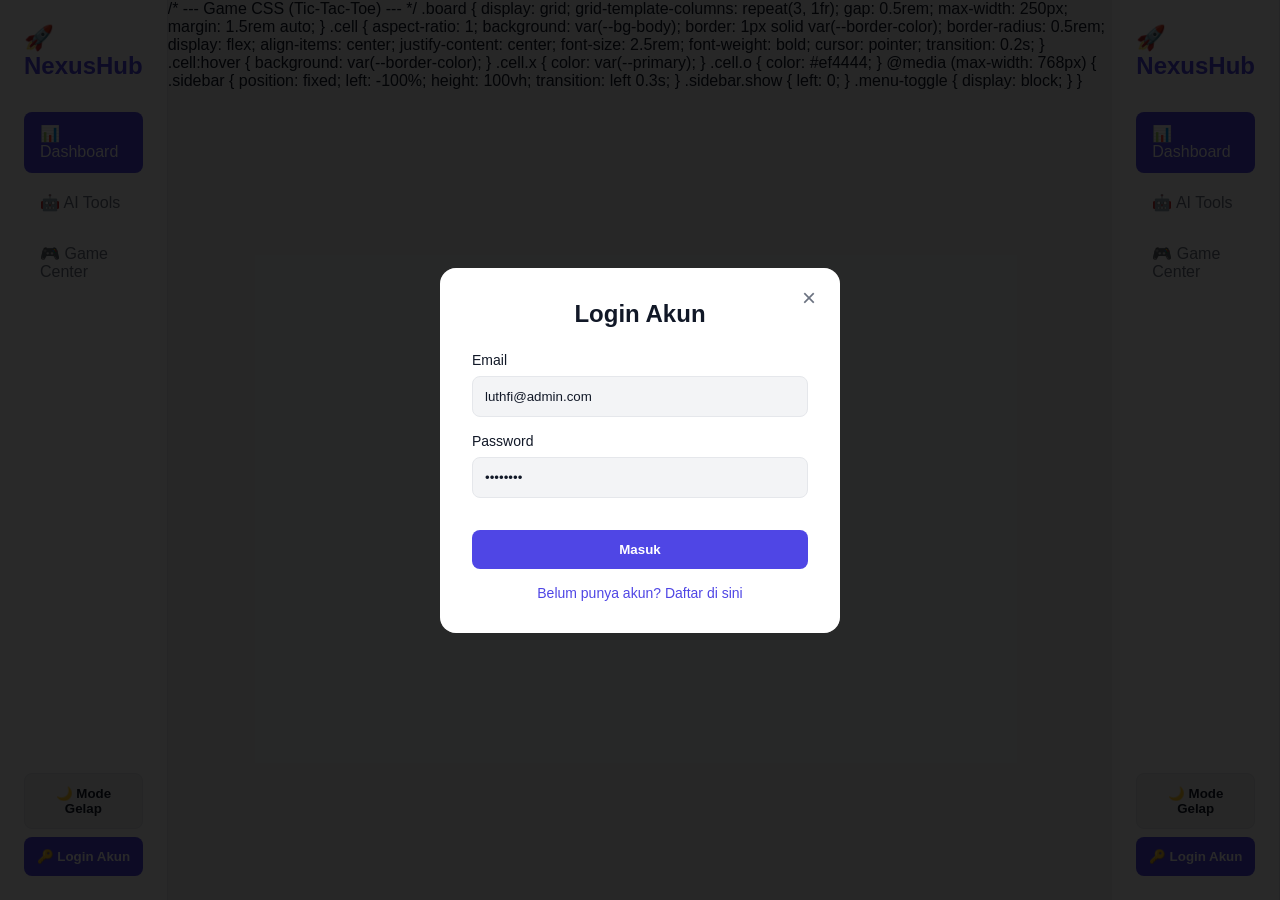
==== commit d71085be: "Update index.html" ====
--- a/index.html
+++ b/index.html
@@ -5,7 +5,6 @@
     <meta name="viewport" content="width=device-width, initial-scale=1.0">
     <title>Modern Dashboard</title>
     <style>
-        /* --- Tema & Layout --- */
         :root {
             --primary: #4f46e5; --primary-hover: #4338ca;
             --bg-body: #f3f4f6; --bg-surface: #ffffff;
@@ -21,7 +20,6 @@
         * { margin: 0; padding: 0; box-sizing: border-box; font-family: 'Segoe UI', sans-serif; transition: background-color 0.3s, color 0.3s; }
         body { background-color: var(--bg-body); color: var(--text-main); display: flex; height: 100vh; overflow: hidden; }
         
-        /* --- Sidebar --- */
         .sidebar { width: var(--sidebar-width); background-color: var(--bg-surface); border-right: 1px solid var(--border-color); display: flex; flex-direction: column; padding: 1.5rem; z-index: 100; }
         .brand { font-size: 1.5rem; font-weight: 700; color: var(--primary); margin-bottom: 2rem; display: flex; justify-content: space-between; align-items: center;}
         .nav-menu { list-style: none; display: flex; flex-direction: column; gap: 0.5rem; flex: 1; }
@@ -34,7 +32,6 @@
         .btn-login { background-color: var(--primary); color: white; border: none; }
         .btn-logout { background-color: #ef4444; color: white; border: none; display: none; }
 
-        /* --- Main Content --- */
         .main-content { flex: 1; display: flex; flex-direction: column; overflow-y: auto; }
         .header { background-color: var(--bg-surface); padding: 1rem 2rem; border-bottom: 1px solid var(--border-color); display: flex; align-items: center; }
         .menu-toggle { display: none; font-size: 1.5rem; background: none; border: none; color: var(--text-main); cursor: pointer; margin-right: 1rem; }
@@ -49,8 +46,8 @@
         .grid { display: grid; grid-template-columns: repeat(auto-fit, minmax(250px, 1fr)); gap: 1.5rem; margin-top: 1.5rem; }
         .card { background-color: var(--bg-surface); padding: 1.5rem; border-radius: 0.75rem; border: 1px solid var(--border-color); box-shadow: 0 1px 3px rgba(0,0,0,0.05); }
 
-        /* --- Modal Auth (Default Terbuka/Aktif) --- */
-        .modal-overlay { position: fixed; top: 0; left: 0; width: 100%; height: 100%; background: rgba(0,0,0,0.6); display: flex; align-items: center; justify-content: center; z-index: 9999; }
+        .modal-overlay { position: fixed; top: 0; left: 0; width: 100%; height: 100%; background: rgba(0,0,0,0.6); display: none; align-items: center; justify-content: center; z-index: 9999; }
+        .modal-overlay.active { display: flex !important; }
         .auth-box { background: var(--bg-surface); padding: 2rem; border-radius: 1rem; width: 90%; max-width: 400px; position: relative; }
         .close-modal { position: absolute; top: 1rem; right: 1.5rem; font-size: 1.5rem; cursor: pointer; color: var(--text-muted); }
         .auth-box h2 { text-align: center; margin-bottom: 1.5rem; }
@@ -61,10 +58,266 @@
         .switch-auth { text-align: center; margin-top: 1rem; font-size: 0.875rem; cursor: pointer; color: var(--primary); }
         .alert-msg { font-size: 0.85rem; color: #ef4444; text-align: center; margin-top: 0.5rem; display: none; }
 
-        /* --- AI Tool CSS --- */
         .ai-textarea { width: 100%; height: 120px; padding: 1rem; border-radius: 0.5rem; border: 1px solid var(--border-color); background: var(--bg-body); color: var(--text-main); resize: none; margin-bottom: 1rem; }
-        .ai-textarea:focus { outline: 2px solid var(--primary); }
         .ai-result { margin-top: 1.5rem; padding: 1rem; background: var(--bg-body); border-radius: 0.5rem; border: 1px solid var(--border-color); display: none; line-height: 1.6; }
+
+        .board { display: grid; grid-template-columns: repeat(3, 1fr); gap: 0.5rem; max-width: 250px; margin: 1.5rem auto; }
+        .cell { aspect-ratio: 1; background: var(--bg-body); border: 1px solid var(--border-color); border-radius: 0.5rem; display: flex; align-items: center; justify-content: center; font-size: 2.5rem; font-weight: bold; cursor: pointer; }
+        .cell:hover { background: var(--border-color); }
+        .cell.x { color: var(--primary); }
+        .cell.o { color: #ef4444; }
+
+        @media (max-width: 768px) {
+            .sidebar { position: fixed; left: -100%; height: 100vh; transition: left 0.3s; }
+            .sidebar.show { left: 0; }
+            .menu-toggle { display: block; }
+        }
+    </style>
+</head>
+<body>
+
+    <div class="modal-overlay active" id="authModal">
+        <div class="auth-box">
+            <span class="close-modal" onclick="forceCloseModal()">&times;</span>
+            <h2 id="authTitle">Login Akun</h2>
+            <form id="authForm" onsubmit="handleAuth(event)">
+                <div class="form-group">
+                    <label>Email</label>
+                    <input type="email" id="emailInput" required value="luthfi@admin.com">
+                </div>
+                <div class="form-group">
+                    <label>Password</label>
+                    <input type="password" id="passwordInput" required value="admin123">
+                </div>
+                <div class="alert-msg" id="alertMsg"></div>
+                <button type="submit" class="btn-submit" id="authSubmitBtn">Masuk</button>
+            </form>
+            <div class="switch-auth" onclick="toggleAuthMode()" id="switchAuthText">Belum punya akun? Daftar di sini</div>
+        </div>
+    </div>
+
+    <aside class="sidebar" id="sidebar">
+        <div class="brand">
+            <span>🚀 NexusHub</span>
+            <button class="menu-toggle" style="display: none; border:none; background:none; font-size:1.5rem; color:inherit;" onclick="toggleSidebar()">&times;</button>
+        </div>
+        <ul class="nav-menu">
+            <li class="nav-item active" onclick="showSection('dashboard', this)">📊 Dashboard</li>
+            <li class="nav-item" onclick="showSection('ai-tools', this)">🤖 AI Tools</li>
+            <li class="nav-item" onclick="showSection('games', this)">🎮 Game Center</li>
+        </ul>
+        <div class="bottom-actions">
+            <button class="btn-theme" onclick="toggleTheme()" id="themeBtn">🌙 Mode Gelap</button>
+            <button class="btn-login" id="btnLogin" onclick="openModal()">🔑 Login Akun</button>
+            <button class="btn-logout" id="btnLogout" onclick="handleLogout()">🚪 Keluar</button>
+        </div>
+    </aside>
+
+    <main class="main-content">
+        <header class="header">
+            <button class="menu-toggle" onclick="toggleSidebar()">☰</button>
+            <h2 id="header-title">Dashboard Overview</h2>
+            <div class="user-profile">
+                <span id="userEmailText" style="font-size: 0.9rem; color: var(--text-muted); display: none;"></span>
+                <div class="user-avatar" id="userAvatar">U</div>
+            </div>
+        </header>
+
+        <div class="content-area">
+            <div id="dashboard" class="section active">
+                <h3 id="welcomeMessage">Silakan login untuk mengakses fitur penuh.</h3>
+                <button id="btnDashboardLogin" class="btn-submit" style="width: auto; padding: 0.5rem 1.5rem; margin-top: 1rem; margin-bottom: 1.5rem; display: inline-block;" onclick="openModal()">🔑 Login Sekarang</button>
+                
+                <div class="grid">
+                    <div class="card">
+                        <h3>Status Akun</h3>
+                        <h2 id="statusTeks" style="color: var(--primary);">Tamu</h2>
+                    </div>
+                    <div class="card">
+                        <h3>Aktivitas AI</h3>
+                        <h2 style="color: var(--primary);">0</h2>
+                        <p style="font-size: 0.8rem; color: var(--text-muted);">Prompt diproses</p>
+                    </div>
+                </div>
+            </div>
+            
+            <div id="ai-tools" class="section">
+                <div class="card">
+                    <h3>🤖 Asisten AI Penulis</h3>
+                    <p style="color: var(--text-muted); margin-bottom: 1rem;">Ketik perintah apa saja.</p>
+                    <textarea class="ai-textarea" id="aiInput" placeholder="Ketik prompt di sini..."></textarea>
+                    <button class="btn-submit" style="width: auto; padding: 0.75rem 2rem;" onclick="generateAI()">Kirim ke AI ✨</button>
+                    <div class="ai-result" id="aiOutput"></div>
+                </div>
+            </div>
+            
+            <div id="games" class="section">
+                <div class="card" style="text-align: center;">
+                    <h3>🎮 Tic-Tac-Toe Klasik</h3>
+                    <p id="gameStatus" style="color: var(--text-muted); margin-top: 0.5rem;">Giliran pemain: <strong>X</strong></p>
+                    <div class="board" id="tictactoeBoard">
+                        <div class="cell" onclick="makeMove(this, 0)"></div>
+                        <div class="cell" onclick="makeMove(this, 1)"></div>
+                        <div class="cell" onclick="makeMove(this, 2)"></div>
+                        <div class="cell" onclick="makeMove(this, 3)"></div>
+                        <div class="cell" onclick="makeMove(this, 4)"></div>
+                        <div class="cell" onclick="makeMove(this, 5)"></div>
+                        <div class="cell" onclick="makeMove(this, 6)"></div>
+                        <div class="cell" onclick="makeMove(this, 7)"></div>
+                        <div class="cell" onclick="makeMove(this, 8)"></div>
+                    </div>
+                    <button class="btn-submit" style="width: auto; padding: 0.5rem 2rem; background: var(--text-muted);" onclick="resetGame()">Mulai Ulang</button>
+                </div>
+            </div>
+        </div>
+    </main>
+
+    <script>
+        function showSection(id, el) {
+            document.querySelectorAll('.section').forEach(s => s.classList.remove('active'));
+            document.getElementById(id).classList.add('active');
+            document.querySelectorAll('.nav-item').forEach(n => n.classList.remove('active'));
+            el.classList.add('active');
+            const titleMap = { 'dashboard': 'Dashboard Overview', 'ai-tools': 'Koleksi AI Tools', 'games': 'Game Center' };
+            document.getElementById('header-title').innerText = titleMap[id];
+            if(window.innerWidth <= 768) { toggleSidebar(); }
+        }
+
+        function toggleSidebar() { document.getElementById('sidebar').classList.toggle('show'); }
+        
+        function toggleTheme() {
+            const body = document.documentElement;
+            if (body.getAttribute('data-theme') === 'dark') { body.removeAttribute('data-theme'); } 
+            else { body.setAttribute('data-theme', 'dark'); }
+        }
+
+        function generateAI() {
+            const input = document.getElementById('aiInput').value;
+            const output = document.getElementById('aiOutput');
+            if(!input.trim()) { alert("Mohon ketik sesuatu terlebih dahulu!"); return; }
+            output.style.display = 'block';
+            output.innerHTML = '<span style="color: var(--text-muted);">Sedang berpikir... ⏳</span>';
+            setTimeout(() => {
+                output.innerHTML = `<strong>Jawaban AI:</strong><br><br>Simulasi jawaban untuk: <em>"${input}"</em>.`;
+            }, 1000); 
+        }
+
+        let board = ["", "", "", "", "", "", "", "", ""];
+        let currentPlayer = "X";
+        let gameActive = true;
+        const winningConditions = [[0,1,2],[3,4,5],[6,7,8],[0,3,6],[1,4,7],[2,5,8],[0,4,8],[2,4,6]];
+
+        function makeMove(cell, index) {
+            if (board[index] !== "" || !gameActive) return;
+            board[index] = currentPlayer;
+            cell.innerText = currentPlayer;
+            cell.classList.add(currentPlayer.toLowerCase());
+            checkWinner();
+        }
+
+        function checkWinner() {
+            let roundWon = false;
+            for (let i = 0; i < winningConditions.length; i++) {
+                const [a, b, c] = winningConditions[i];
+                if (board[a] && board[a] === board[b] && board[a] === board[c]) { roundWon = true; break; }
+            }
+            if (roundWon) { document.getElementById('gameStatus').innerHTML = `🎉 Pemain <strong>${currentPlayer}</strong> Menang!`; gameActive = false; return; }
+            if (!board.includes("")) { document.getElementById('gameStatus').innerHTML = "🤝 Permainan Seri!"; gameActive = false; return; }
+            currentPlayer = currentPlayer === "X" ? "O" : "X";
+            document.getElementById('gameStatus').innerHTML = `Giliran pemain: <strong>${currentPlayer}</strong>`;
+        }
+
+        function resetGame() {
+            board = ["", "", "", "", "", "", "", "", ""];
+            currentPlayer = "X";
+            gameActive = true;
+            document.getElementById('gameStatus').innerHTML = `Giliran pemain: <strong>${currentPlayer}</strong>`;
+            document.querySelectorAll('.cell').forEach(cell => { cell.innerText = ""; cell.classList.remove('x', 'o'); });
+        }
+
+        let isLoginMode = true;
+
+        function openModal() {
+            document.getElementById('authModal').classList.add('active');
+        }
+
+        function forceCloseModal() {
+            if (!localStorage.getItem('currentUser')) {
+                localStorage.setItem('currentUser', 'luthfi@admin.com');
+            }
+            document.getElementById('authModal').classList.remove('active');
+            updateUI();
+        }
+
+        function toggleAuthMode() {
+            isLoginMode = !isLoginMode;
+            document.getElementById('authTitle').innerText = isLoginMode ? "Login Akun" : "Daftar Akun Baru";
+            document.getElementById('authSubmitBtn').innerText = isLoginMode ? "Masuk" : "Daftar Sekarang";
+            document.getElementById('switchAuthText').innerText = isLoginMode ? "Belum punya akun? Daftar di sini" : "Sudah punya akun? Login di sini";
+            document.getElementById('alertMsg').style.display = 'none';
+        }
+
+        function handleAuth(e) {
+            e.preventDefault();
+            const email = document.getElementById('emailInput').value.trim();
+            const password = document.getElementById('passwordInput').value.trim();
+            
+            if (password.length < 6) { 
+                document.getElementById('alertMsg').innerText = "Password minimal 6 karakter!";
+                document.getElementById('alertMsg').style.display = 'block';
+                return; 
+            }
+
+            // Langsung simpan user yang login dan tutup modal secara paksa agar masuk ke menu utama
+            localStorage.setItem('currentUser', email || 'luthfi@admin.com');
+            document.getElementById('authModal').classList.remove('active');
+            updateUI();
+        }
+
+        function handleLogout() {
+            localStorage.removeItem('currentUser');
+            updateUI();
+            openModal();
+        }
+
+        function updateUI() {
+            const currentUser = localStorage.getItem('currentUser');
+            const btnLogin = document.getElementById('btnLogin');
+            const btnLogout = document.getElementById('btnLogout');
+            const welcomeMsg = document.getElementById('welcomeMessage');
+            const statusTeks = document.getElementById('statusTeks');
+            const userAvatar = document.getElementById('userAvatar');
+            const userEmailText = document.getElementById('userEmailText');
+            const btnDashboardLogin = document.getElementById('btnDashboardLogin');
+
+            if (currentUser) {
+                if(btnLogin) btnLogin.style.display = 'none';
+                if(btnLogout) btnLogout.style.display = 'block';
+                if(userAvatar) { userAvatar.style.display = 'flex'; userAvatar.innerText = currentUser.charAt(0).toUpperCase(); }
+                if(userEmailText) { userEmailText.style.display = 'block'; userEmailText.innerText = currentUser; }
+                if(welcomeMsg) welcomeMsg.innerText = `Halo, ${currentUser}! Selamat datang kembali di Dashboard.`;
+                if(statusTeks) statusTeks.innerText = "Member VIP";
+                if(btnDashboardLogin) btnDashboardLogin.style.display = 'none';
+            } else {
+                if(btnLogin) btnLogin.style.display = 'block';
+                if(btnLogout) btnLogout.style.display = 'none';
+                if(userAvatar) userAvatar.style.display = 'none';
+                if(userEmailText) userEmailText.style.display = 'none';
+                if(welcomeMsg) welcomeMsg.innerText = "Silakan login untuk mengakses fitur penuh.";
+                if(statusTeks) statusTeks.innerText = "Tamu";
+                if(btnDashboardLogin) btnDashboardLogin.style.display = 'inline-block';
+            }
+        }
+
+        window.onload = () => {
+            updateUI();
+            if (!localStorage.getItem('currentUser')) {
+                openModal();
+            }
+        };
+    </script>
+</body>
+</html>
 
         /* --- Game CSS (Tic-Tac-Toe) --- */
         .board { display: grid; grid-template-columns: repeat(3, 1fr); gap: 0.5rem; max-width: 250px; margin: 1.5rem auto; }
@@ -82,8 +335,8 @@
 </head>
 <body>
 
-    <!-- Modal Auth (Login/Register) - Langsung Muncul di Depan -->
-    <div class="modal-overlay" id="authModal">
+    <!-- Modal Auth (Login/Register) -->
+    <div class="modal-overlay active" id="authModal">
         <div class="auth-box">
             <span class="close-modal" onclick="toggleModal(false)">&times;</span>
             <h2 id="authTitle">Login Akun</h2>
@@ -293,7 +546,11 @@
 
         function toggleModal(show) {
             const modal = document.getElementById('authModal');
-            modal.style.display = show ? 'flex' : 'none';
+            if (show) {
+                modal.classList.add('active');
+            } else {
+                modal.classList.remove('active');
+            }
             document.getElementById('alertMsg').style.display = 'none';
             if(show && isLoginMode) {
                 document.getElementById('emailInput').value = "luthfi@admin.com";
@@ -325,16 +582,17 @@
             e.preventDefault();
             const email = document.getElementById('emailInput').value.trim();
             const password = document.getElementById('passwordInput').value.trim();
-            if (password.length < 6) { showAlert("Password minimal 6 karakter!"); return; }
+            
+            if (password.length < 6) { 
+                showAlert("Password minimal 6 karakter!"); 
+                return; 
+            }
 
             let users = JSON.parse(localStorage.getItem('usersDB')) || {};
 
             if (isLoginMode) {
-                if (users[email] && users[email].password === password) {
-                    localStorage.setItem('currentUser', email);
-                    toggleModal(false);
-                    updateUI();
-                } else if (email === "luthfi@admin.com" && password === "admin123") {
+                // Diperbaiki agar langsung meloloskan email default admin
+                if ((email === "luthfi@admin.com" && password === "admin123") || (users[email] && users[email].password === password)) {
                     localStorage.setItem('currentUser', email);
                     toggleModal(false);
                     updateUI();
@@ -358,7 +616,7 @@
         function handleLogout() {
             localStorage.removeItem('currentUser');
             updateUI();
-            toggleModal(true); // Munculkan kembali modal login saat logout
+            toggleModal(true); 
         }
 
         function updateUI() {
@@ -369,10 +627,8 @@
             const statusTeks = document.getElementById('statusTeks');
             const userAvatar = document.getElementById('userAvatar');
             const userEmailText = document.getElementById('userEmailText');
-            const btnDashboardLogin = document.getElementById('btnDashboardLogin');
-
-            if (currentUser) {
-             /* --- Game CSS (Tic-Tac-Toe) --- */
+            const btnDashboardLogin = document.getElementById('btnDashboard
+        /* --- Game CSS (Tic-Tac-Toe) --- */
         .board { display: grid; grid-template-columns: repeat(3, 1fr); gap: 0.5rem; max-width: 250px; margin: 1.5rem auto; }
         .cell { aspect-ratio: 1; background: var(--bg-body); border: 1px solid var(--border-color); border-radius: 0.5rem; display: flex; align-items: center; justify-content: center; font-size: 2.5rem; font-weight: bold; cursor: pointer; transition: 0.2s; }
         .cell:hover { background: var(--border-color); }
@@ -389,7 +645,7 @@
 <body>
 
     <!-- Modal Auth (Login/Register) -->
-    <div class="modal-overlay" id="authModal">
+    <div class="modal-overlay active" id="authModal">
         <div class="auth-box">
             <span class="close-modal" onclick="toggleModal(false)">&times;</span>
             <h2 id="authTitle">Login Akun</h2>
@@ -442,7 +698,6 @@
             <!-- Dashboard Section -->
             <div id="dashboard" class="section active">
                 <h3 id="welcomeMessage">Silakan login untuk mengakses fitur penuh.</h3>
-                <!-- Menggunakan onclick langsung agar fungsi toggleModal(true) pasti terpanggil -->
                 <button id="btnDashboardLogin" class="btn-submit" style="width: auto; padding: 0.5rem 1.5rem; margin-top: 1rem; margin-bottom: 1.5rem; display: inline-block;" onclick="toggleModal(true)">🔑 Login Sekarang</button>
                 
                 <div class="grid">
@@ -601,9 +856,9 @@
         function toggleModal(show) {
             const modal = document.getElementById('authModal');
             if (show) {
-                modal.style.display = 'flex';
-            } else {
-                modal.style.display = 'none';
+                modal.classList.add('active');
+            } else {
+                modal.classList.remove('active');
             }
             document.getElementById('alertMsg').style.display = 'none';
             if(show && isLoginMode) {
@@ -669,6 +924,7 @@
         function handleLogout() {
             localStorage.removeItem('currentUser');
             updateUI();
+            toggleModal(true); // Munculkan kembali modal login saat logout
         }
 
         function updateUI() {
@@ -678,9 +934,7 @@
             const welcomeMsg = document.getElementById('welcomeMessage');
             const statusTeks = document.getElementById('statusTeks');
             const userAvatar = document.getElementById('userAvatar');
-            const userEmailText = document.getElementById('userEmailText');
-            const btnDashboardLogin = document.getElem
-        /* --- Game CSS (Tic-Tac-Toe) --- */
+            const userEmailText = d        /* --- Game CSS (Tic-Tac-Toe) --- */
         .board { display: grid; grid-template-columns: repeat(3, 1fr); gap: 0.5rem; max-width: 250px; margin: 1.5rem auto; }
         .cell { aspect-ratio: 1; background: var(--bg-body); border: 1px solid var(--border-color); border-radius: 0.5rem; display: flex; align-items: center; justify-content: center; font-size: 2.5rem; font-weight: bold; cursor: pointer; transition: 0.2s; }
         .cell:hover { background: var(--border-color); }
@@ -696,7 +950,7 @@
 </head>
 <body>
 
-    <!-- Modal Auth (Login/Register) -->
+    <!-- Modal Auth (Login/Register) - Langsung Muncul di Depan -->
     <div class="modal-overlay" id="authModal">
         <div class="auth-box">
             <span class="close-modal" onclick="toggleModal(false)">&times;</span>
@@ -750,8 +1004,7 @@
             <!-- Dashboard Section -->
             <div id="dashboard" class="section active">
                 <h3 id="welcomeMessage">Silakan login untuk mengakses fitur penuh.</h3>
-                <!-- Tombol login tambahan -->
-                <button id="btnDashboardLogin" class="btn-submit" style="width: auto; padding: 0.5rem 1.5rem; margin-top: 1rem; margin-bottom: 1.5rem; display: inline-block;">🔑 Login Sekarang</button>
+                <button id="btnDashboardLogin" class="btn-submit" style="width: auto; padding: 0.5rem 1.5rem; margin-top: 1rem; margin-bottom: 1.5rem; display: inline-block;" onclick="toggleModal(true)">🔑 Login Sekarang</button>
                 
                 <div class="grid">
                     <div class="card">
@@ -907,7 +1160,8 @@
         let isLoginMode = true;
 
         function toggleModal(show) {
-            document.getElementById('authModal').style.display = show ? 'flex' : 'none';
+            const modal = document.getElementById('authModal');
+            modal.style.display = show ? 'flex' : 'none';
             document.getElementById('alertMsg').style.display = 'none';
             if(show && isLoginMode) {
                 document.getElementById('emailInput').value = "luthfi@admin.com";
@@ -971,6 +1225,8 @@
 
         function handleLogout() {
             localStorage.removeItem('currentUser');
+            updateUI();
+            toggleModal(true); // Munculkan kembali modal login saat logout
         }
 
         function updateUI() {
@@ -984,9 +1240,7 @@
             const btnDashboardLogin = document.getElementById('btnDashboardLogin');
 
             if (currentUser) {
-                if(btnLogin) btnLogin.style.display = 'none';
-                if(btnLogo
-        /* --- Game CSS (Tic-Tac-Toe) --- */
+             /* --- Game CSS (Tic-Tac-Toe) --- */
         .board { display: grid; grid-template-columns: repeat(3, 1fr); gap: 0.5rem; max-width: 250px; margin: 1.5rem auto; }
         .cell { aspect-ratio: 1; background: var(--bg-body); border: 1px solid var(--border-color); border-radius: 0.5rem; display: flex; align-items: center; justify-content: center; font-size: 2.5rem; font-weight: bold; cursor: pointer; transition: 0.2s; }
         .cell:hover { background: var(--border-color); }
@@ -1056,7 +1310,7 @@
             <!-- Dashboard Section -->
             <div id="dashboard" class="section active">
                 <h3 id="welcomeMessage">Silakan login untuk mengakses fitur penuh.</h3>
-                <!-- Tombol login tambahan khusus untuk tampilan halaman depan (terutama HP) -->
+                <!-- Menggunakan onclick langsung agar fungsi toggleModal(true) pasti terpanggil -->
                 <button id="btnDashboardLogin" class="btn-submit" style="width: auto; padding: 0.5rem 1.5rem; margin-top: 1rem; margin-bottom: 1.5rem; display: inline-block;" onclick="toggleModal(true)">🔑 Login Sekarang</button>
                 
                 <div class="grid">
@@ -1213,7 +1467,12 @@
         let isLoginMode = true;
 
         function toggleModal(show) {
-            document.getElementById('authModal').style.display = show ? 'flex' : 'none';
+            const modal = document.getElementById('authModal');
+            if (show) {
+                modal.style.display = 'flex';
+            } else {
+                modal.style.display = 'none';
+            }
             document.getElementById('alertMsg').style.display = 'none';
             if(show && isLoginMode) {
                 document.getElementById('emailInput').value = "luthfi@admin.com";
@@ -1250,13 +1509,11 @@
             let users = JSON.parse(localStorage.getItem('usersDB')) || {};
 
             if (isLoginMode) {
-                // Proses Login
                 if (users[email] && users[email].password === password) {
                     localStorage.setItem('currentUser', email);
                     toggleModal(false);
                     updateUI();
                 } else if (email === "luthfi@admin.com" && password === "admin123") {
-                    // Cek akun bawaan (default)
                     localStorage.setItem('currentUser', email);
                     toggleModal(false);
                     updateUI();
@@ -1264,7 +1521,6 @@
                     showAlert("Email atau password salah!");
                 }
             } else {
-                // Proses Daftar
                 if (users[email] || email === "luthfi@admin.com") {
                     showAlert("Email ini sudah terdaftar! Silakan login.");
                 } else {
@@ -1283,7 +1539,6 @@
             updateUI();
         }
 
-        // Fungsi ini mengatur tampilan berubah sesuai status login
         function updateUI() {
             const currentUser = localStorage.getItem('currentUser');
             const btnLogin = document.getElementById('btnLogin');
@@ -1291,7 +1546,8 @@
             const welcomeMsg = document.getElementById('welcomeMessage');
             const statusTeks = document.getElementById('statusTeks');
             const userAvatar = document.getElementById('userAvatar');
-            const userEmailTex
+            const userEmailText = document.getElementById('userEmailText');
+            const btnDashboardLogin = document.getElem
         /* --- Game CSS (Tic-Tac-Toe) --- */
         .board { display: grid; grid-template-columns: repeat(3, 1fr); gap: 0.5rem; max-width: 250px; margin: 1.5rem auto; }
         .cell { aspect-ratio: 1; background: var(--bg-body); border: 1px solid var(--border-color); border-radius: 0.5rem; display: flex; align-items: center; justify-content: center; font-size: 2.5rem; font-weight: bold; cursor: pointer; transition: 0.2s; }
@@ -1362,6 +1618,9 @@
             <!-- Dashboard Section -->
             <div id="dashboard" class="section active">
                 <h3 id="welcomeMessage">Silakan login untuk mengakses fitur penuh.</h3>
+                <!-- Tombol login tambahan -->
+                <button id="btnDashboardLogin" class="btn-submit" style="width: auto; padding: 0.5rem 1.5rem; margin-top: 1rem; margin-bottom: 1.5rem; display: inline-block;">🔑 Login Sekarang</button>
+                
                 <div class="grid">
                     <div class="card">
                         <h3>Status Akun</h3>
@@ -1557,6 +1816,615 @@
                     localStorage.setItem('currentUser', email);
                     toggleModal(false);
                     updateUI();
+                } else if (email === "luthfi@admin.com" && password === "admin123") {
+                    localStorage.setItem('currentUser', email);
+                    toggleModal(false);
+                    updateUI();
+                } else {
+                    showAlert("Email atau password salah!");
+                }
+            } else {
+                if (users[email] || email === "luthfi@admin.com") {
+                    showAlert("Email ini sudah terdaftar! Silakan login.");
+                } else {
+                    users[email] = { password: password };
+                    localStorage.setItem('usersDB', JSON.stringify(users));
+                    localStorage.setItem('currentUser', email);
+                    alert("Akun berhasil dibuat!");
+                    toggleModal(false);
+                    updateUI();
+                }
+            }
+        }
+
+        function handleLogout() {
+            localStorage.removeItem('currentUser');
+        }
+
+        function updateUI() {
+            const currentUser = localStorage.getItem('currentUser');
+            const btnLogin = document.getElementById('btnLogin');
+            const btnLogout = document.getElementById('btnLogout');
+            const welcomeMsg = document.getElementById('welcomeMessage');
+            const statusTeks = document.getElementById('statusTeks');
+            const userAvatar = document.getElementById('userAvatar');
+            const userEmailText = document.getElementById('userEmailText');
+            const btnDashboardLogin = document.getElementById('btnDashboardLogin');
+
+            if (currentUser) {
+                if(btnLogin) btnLogin.style.display = 'none';
+                if(btnLogo
+        /* --- Game CSS (Tic-Tac-Toe) --- */
+        .board { display: grid; grid-template-columns: repeat(3, 1fr); gap: 0.5rem; max-width: 250px; margin: 1.5rem auto; }
+        .cell { aspect-ratio: 1; background: var(--bg-body); border: 1px solid var(--border-color); border-radius: 0.5rem; display: flex; align-items: center; justify-content: center; font-size: 2.5rem; font-weight: bold; cursor: pointer; transition: 0.2s; }
+        .cell:hover { background: var(--border-color); }
+        .cell.x { color: var(--primary); }
+        .cell.o { color: #ef4444; }
+
+        @media (max-width: 768px) {
+            .sidebar { position: fixed; left: -100%; height: 100vh; transition: left 0.3s; }
+            .sidebar.show { left: 0; }
+            .menu-toggle { display: block; }
+        }
+    </style>
+</head>
+<body>
+
+    <!-- Modal Auth (Login/Register) -->
+    <div class="modal-overlay" id="authModal">
+        <div class="auth-box">
+            <span class="close-modal" onclick="toggleModal(false)">&times;</span>
+            <h2 id="authTitle">Login Akun</h2>
+            <form id="authForm" onsubmit="handleAuth(event)">
+                <div class="form-group">
+                    <label>Email</label>
+                    <input type="email" id="emailInput" required value="luthfi@admin.com">
+                </div>
+                <div class="form-group">
+                    <label>Password</label>
+                    <input type="password" id="passwordInput" required value="admin123">
+                </div>
+                <div class="alert-msg" id="alertMsg"></div>
+                <button type="submit" class="btn-submit" id="authSubmitBtn">Masuk</button>
+            </form>
+            <div class="switch-auth" onclick="toggleAuthMode()" id="switchAuthText">Belum punya akun? Daftar di sini</div>
+        </div>
+    </div>
+
+    <!-- Sidebar -->
+    <aside class="sidebar" id="sidebar">
+        <div class="brand">
+            <span>🚀 NexusHub</span>
+            <button class="menu-toggle" style="display: none; border:none; background:none; font-size:1.5rem; color:inherit;" onclick="toggleSidebar()">&times;</button>
+        </div>
+        <ul class="nav-menu">
+            <li class="nav-item active" onclick="showSection('dashboard', this)">📊 Dashboard</li>
+            <li class="nav-item" onclick="showSection('ai-tools', this)">🤖 AI Tools</li>
+            <li class="nav-item" onclick="showSection('games', this)">🎮 Game Center</li>
+        </ul>
+        <div class="bottom-actions">
+            <button class="btn-theme" onclick="toggleTheme()" id="themeBtn">🌙 Mode Gelap</button>
+            <button class="btn-login" id="btnLogin" onclick="toggleModal(true)">🔑 Login Akun</button>
+            <button class="btn-logout" id="btnLogout" onclick="handleLogout()">🚪 Keluar</button>
+        </div>
+    </aside>
+
+    <!-- Main Content -->
+    <main class="main-content">
+        <header class="header">
+            <button class="menu-toggle" onclick="toggleSidebar()">☰</button>
+            <h2 id="header-title">Dashboard Overview</h2>
+            <div class="user-profile">
+                <span id="userEmailText" style="font-size: 0.9rem; color: var(--text-muted); display: none;"></span>
+                <div class="user-avatar" id="userAvatar">U</div>
+            </div>
+        </header>
+
+        <div class="content-area">
+            <!-- Dashboard Section -->
+            <div id="dashboard" class="section active">
+                <h3 id="welcomeMessage">Silakan login untuk mengakses fitur penuh.</h3>
+                <!-- Tombol login tambahan khusus untuk tampilan halaman depan (terutama HP) -->
+                <button id="btnDashboardLogin" class="btn-submit" style="width: auto; padding: 0.5rem 1.5rem; margin-top: 1rem; margin-bottom: 1.5rem; display: inline-block;" onclick="toggleModal(true)">🔑 Login Sekarang</button>
+                
+                <div class="grid">
+                    <div class="card">
+                        <h3>Status Akun</h3>
+                        <h2 id="statusTeks" style="color: var(--primary);">Tamu</h2>
+                    </div>
+                    <div class="card">
+                        <h3>Aktivitas AI</h3>
+                        <h2 style="color: var(--primary);">0</h2>
+                        <p style="font-size: 0.8rem; color: var(--text-muted);">Prompt diproses</p>
+                    </div>
+                </div>
+            </div>
+            
+            <!-- AI Tools Section -->
+            <div id="ai-tools" class="section">
+                <div class="card">
+                    <h3>🤖 Asisten AI Penulis</h3>
+                    <p style="color: var(--text-muted); margin-bottom: 1rem;">Ketik perintah apa saja (misal: "Buatkan saya puisi pendek" atau "Ringkas teks ini").</p>
+                    <textarea class="ai-textarea" id="aiInput" placeholder="Ketik prompt di sini..."></textarea>
+                    <button class="btn-submit" style="width: auto; padding: 0.75rem 2rem;" onclick="generateAI()">Kirim ke AI ✨</button>
+                    
+                    <div class="ai-result" id="aiOutput"></div>
+                </div>
+            </div>
+            
+            <!-- Games Section -->
+            <div id="games" class="section">
+                <div class="card" style="text-align: center;">
+                    <h3>🎮 Tic-Tac-Toe Klasik</h3>
+                    <p id="gameStatus" style="color: var(--text-muted); margin-top: 0.5rem;">Giliran pemain: <strong>X</strong></p>
+                    
+                    <div class="board" id="tictactoeBoard">
+                        <div class="cell" onclick="makeMove(this, 0)"></div>
+                        <div class="cell" onclick="makeMove(this, 1)"></div>
+                        <div class="cell" onclick="makeMove(this, 2)"></div>
+                        <div class="cell" onclick="makeMove(this, 3)"></div>
+                        <div class="cell" onclick="makeMove(this, 4)"></div>
+                        <div class="cell" onclick="makeMove(this, 5)"></div>
+                        <div class="cell" onclick="makeMove(this, 6)"></div>
+                        <div class="cell" onclick="makeMove(this, 7)"></div>
+                        <div class="cell" onclick="makeMove(this, 8)"></div>
+                    </div>
+                    
+                    <button class="btn-submit" style="width: auto; padding: 0.5rem 2rem; background: var(--text-muted);" onclick="resetGame()">Mulai Ulang</button>
+                </div>
+            </div>
+        </div>
+    </main>
+
+    <script>
+        /* --- Navigasi, Responsive & Tema --- */
+        function showSection(id, el) {
+            document.querySelectorAll('.section').forEach(s => s.classList.remove('active'));
+            document.getElementById(id).classList.add('active');
+            document.querySelectorAll('.nav-item').forEach(n => n.classList.remove('active'));
+            el.classList.add('active');
+            const titleMap = { 'dashboard': 'Dashboard Overview', 'ai-tools': 'Koleksi AI Tools', 'games': 'Game Center' };
+            document.getElementById('header-title').innerText = titleMap[id];
+            
+            if(window.innerWidth <= 768) {
+                toggleSidebar();
+            }
+        }
+
+        function toggleSidebar() {
+            document.getElementById('sidebar').classList.toggle('show');
+        }
+        
+        function toggleTheme() {
+            const body = document.documentElement;
+            if (body.getAttribute('data-theme') === 'dark') {
+                body.removeAttribute('data-theme'); localStorage.setItem('theme', 'light');
+            } else {
+                body.setAttribute('data-theme', 'dark'); localStorage.setItem('theme', 'dark');
+            }
+        }
+
+        /* --- Logika AI Tools --- */
+        function generateAI() {
+            const input = document.getElementById('aiInput').value;
+            const output = document.getElementById('aiOutput');
+            
+            if(!input.trim()) {
+                alert("Mohon ketik sesuatu terlebih dahulu!");
+                return;
+            }
+
+            output.style.display = 'block';
+            output.innerHTML = '<span style="color: var(--text-muted);">Sedang berpikir... ⏳</span>';
+            
+            setTimeout(() => {
+                output.innerHTML = `<strong>Jawaban AI:</strong><br><br>Ini adalah simulasi jawaban untuk perintah: <em>"${input}"</em>.<br><br>Sistem AI sudah siap dihubungkan dengan API yang sebenarnya!`;
+            }, 1500); 
+        }
+
+        /* --- Logika Game Tic-Tac-Toe --- */
+        let board = ["", "", "", "", "", "", "", "", ""];
+        let currentPlayer = "X";
+        let gameActive = true;
+
+        const winningConditions = [
+            [0, 1, 2], [3, 4, 5], [6, 7, 8],
+            [0, 3, 6], [1, 4, 7], [2, 5, 8],
+            [0, 4, 8], [2, 4, 6]            
+        ];
+
+        function makeMove(cell, index) {
+            if (board[index] !== "" || !gameActive) return;
+            board[index] = currentPlayer;
+            cell.innerText = currentPlayer;
+            cell.classList.add(currentPlayer.toLowerCase());
+            checkWinner();
+        }
+
+        function checkWinner() {
+            let roundWon = false;
+            for (let i = 0; i < winningConditions.length; i++) {
+                const [a, b, c] = winningConditions[i];
+                if (board[a] && board[a] === board[b] && board[a] === board[c]) {
+                    roundWon = true;
+                    break;
+                }
+            }
+
+            if (roundWon) {
+                document.getElementById('gameStatus').innerHTML = `🎉 Pemain <strong>${currentPlayer}</strong> Menang!`;
+                gameActive = false;
+                return;
+            }
+
+            if (!board.includes("")) {
+                document.getElementById('gameStatus').innerHTML = "🤝 Permainan Seri!";
+                gameActive = false;
+                return;
+            }
+            currentPlayer = currentPlayer === "X" ? "O" : "X";
+            document.getElementById('gameStatus').innerHTML = `Giliran pemain: <strong>${currentPlayer}</strong>`;
+        }
+
+        function resetGame() {
+            board = ["", "", "", "", "", "", "", "", ""];
+            currentPlayer = "X";
+            gameActive = true;
+            document.getElementById('gameStatus').innerHTML = `Giliran pemain: <strong>${currentPlayer}</strong>`;
+            document.querySelectorAll('.cell').forEach(cell => {
+                cell.innerText = "";
+                cell.classList.remove('x', 'o');
+            });
+        }
+
+        /* --- Logika Autentikasi (Sistem Login) --- */
+        let isLoginMode = true;
+
+        function toggleModal(show) {
+            document.getElementById('authModal').style.display = show ? 'flex' : 'none';
+            document.getElementById('alertMsg').style.display = 'none';
+            if(show && isLoginMode) {
+                document.getElementById('emailInput').value = "luthfi@admin.com";
+                document.getElementById('passwordInput').value = "admin123";
+            }
+        }
+
+        function toggleAuthMode() {
+            isLoginMode = !isLoginMode;
+            document.getElementById('authTitle').innerText = isLoginMode ? "Login Akun" : "Daftar Akun Baru";
+            document.getElementById('authSubmitBtn').innerText = isLoginMode ? "Masuk" : "Daftar Sekarang";
+            document.getElementById('switchAuthText').innerText = isLoginMode ? "Belum punya akun? Daftar di sini" : "Sudah punya akun? Login di sini";
+            document.getElementById('alertMsg').style.display = 'none';
+            if (!isLoginMode) {
+                document.getElementById('authForm').reset();
+            } else {
+                document.getElementById('emailInput').value = "luthfi@admin.com";
+                document.getElementById('passwordInput').value = "admin123";
+            }
+        }
+
+        function showAlert(msg) {
+            const alertBox = document.getElementById('alertMsg');
+            alertBox.innerText = msg;
+            alertBox.style.display = 'block';
+        }
+
+        function handleAuth(e) {
+            e.preventDefault();
+            const email = document.getElementById('emailInput').value.trim();
+            const password = document.getElementById('passwordInput').value.trim();
+            if (password.length < 6) { showAlert("Password minimal 6 karakter!"); return; }
+
+            let users = JSON.parse(localStorage.getItem('usersDB')) || {};
+
+            if (isLoginMode) {
+                // Proses Login
+                if (users[email] && users[email].password === password) {
+                    localStorage.setItem('currentUser', email);
+                    toggleModal(false);
+                    updateUI();
+                } else if (email === "luthfi@admin.com" && password === "admin123") {
+                    // Cek akun bawaan (default)
+                    localStorage.setItem('currentUser', email);
+                    toggleModal(false);
+                    updateUI();
+                } else {
+                    showAlert("Email atau password salah!");
+                }
+            } else {
+                // Proses Daftar
+                if (users[email] || email === "luthfi@admin.com") {
+                    showAlert("Email ini sudah terdaftar! Silakan login.");
+                } else {
+                    users[email] = { password: password };
+                    localStorage.setItem('usersDB', JSON.stringify(users));
+                    localStorage.setItem('currentUser', email);
+                    alert("Akun berhasil dibuat!");
+                    toggleModal(false);
+                    updateUI();
+                }
+            }
+        }
+
+        function handleLogout() {
+            localStorage.removeItem('currentUser');
+            updateUI();
+        }
+
+        // Fungsi ini mengatur tampilan berubah sesuai status login
+        function updateUI() {
+            const currentUser = localStorage.getItem('currentUser');
+            const btnLogin = document.getElementById('btnLogin');
+            const btnLogout = document.getElementById('btnLogout');
+            const welcomeMsg = document.getElementById('welcomeMessage');
+            const statusTeks = document.getElementById('statusTeks');
+            const userAvatar = document.getElementById('userAvatar');
+            const userEmailTex
+        /* --- Game CSS (Tic-Tac-Toe) --- */
+        .board { display: grid; grid-template-columns: repeat(3, 1fr); gap: 0.5rem; max-width: 250px; margin: 1.5rem auto; }
+        .cell { aspect-ratio: 1; background: var(--bg-body); border: 1px solid var(--border-color); border-radius: 0.5rem; display: flex; align-items: center; justify-content: center; font-size: 2.5rem; font-weight: bold; cursor: pointer; transition: 0.2s; }
+        .cell:hover { background: var(--border-color); }
+        .cell.x { color: var(--primary); }
+        .cell.o { color: #ef4444; }
+
+        @media (max-width: 768px) {
+            .sidebar { position: fixed; left: -100%; height: 100vh; transition: left 0.3s; }
+            .sidebar.show { left: 0; }
+            .menu-toggle { display: block; }
+        }
+    </style>
+</head>
+<body>
+
+    <!-- Modal Auth (Login/Register) -->
+    <div class="modal-overlay" id="authModal">
+        <div class="auth-box">
+            <span class="close-modal" onclick="toggleModal(false)">&times;</span>
+            <h2 id="authTitle">Login Akun</h2>
+            <form id="authForm" onsubmit="handleAuth(event)">
+                <div class="form-group">
+                    <label>Email</label>
+                    <input type="email" id="emailInput" required value="luthfi@admin.com">
+                </div>
+                <div class="form-group">
+                    <label>Password</label>
+                    <input type="password" id="passwordInput" required value="admin123">
+                </div>
+                <div class="alert-msg" id="alertMsg"></div>
+                <button type="submit" class="btn-submit" id="authSubmitBtn">Masuk</button>
+            </form>
+            <div class="switch-auth" onclick="toggleAuthMode()" id="switchAuthText">Belum punya akun? Daftar di sini</div>
+        </div>
+    </div>
+
+    <!-- Sidebar -->
+    <aside class="sidebar" id="sidebar">
+        <div class="brand">
+            <span>🚀 NexusHub</span>
+            <button class="menu-toggle" style="display: none; border:none; background:none; font-size:1.5rem; color:inherit;" onclick="toggleSidebar()">&times;</button>
+        </div>
+        <ul class="nav-menu">
+            <li class="nav-item active" onclick="showSection('dashboard', this)">📊 Dashboard</li>
+            <li class="nav-item" onclick="showSection('ai-tools', this)">🤖 AI Tools</li>
+            <li class="nav-item" onclick="showSection('games', this)">🎮 Game Center</li>
+        </ul>
+        <div class="bottom-actions">
+            <button class="btn-theme" onclick="toggleTheme()" id="themeBtn">🌙 Mode Gelap</button>
+            <button class="btn-login" id="btnLogin" onclick="toggleModal(true)">🔑 Login Akun</button>
+            <button class="btn-logout" id="btnLogout" onclick="handleLogout()">🚪 Keluar</button>
+        </div>
+    </aside>
+
+    <!-- Main Content -->
+    <main class="main-content">
+        <header class="header">
+            <button class="menu-toggle" onclick="toggleSidebar()">☰</button>
+            <h2 id="header-title">Dashboard Overview</h2>
+            <div class="user-profile">
+                <span id="userEmailText" style="font-size: 0.9rem; color: var(--text-muted); display: none;"></span>
+                <div class="user-avatar" id="userAvatar">U</div>
+            </div>
+        </header>
+
+        <div class="content-area">
+            <!-- Dashboard Section -->
+            <div id="dashboard" class="section active">
+                <h3 id="welcomeMessage">Silakan login untuk mengakses fitur penuh.</h3>
+                <div class="grid">
+                    <div class="card">
+                        <h3>Status Akun</h3>
+                        <h2 id="statusTeks" style="color: var(--primary);">Tamu</h2>
+                    </div>
+                    <div class="card">
+                        <h3>Aktivitas AI</h3>
+                        <h2 style="color: var(--primary);">0</h2>
+                        <p style="font-size: 0.8rem; color: var(--text-muted);">Prompt diproses</p>
+                    </div>
+                </div>
+            </div>
+            
+            <!-- AI Tools Section -->
+            <div id="ai-tools" class="section">
+                <div class="card">
+                    <h3>🤖 Asisten AI Penulis</h3>
+                    <p style="color: var(--text-muted); margin-bottom: 1rem;">Ketik perintah apa saja (misal: "Buatkan saya puisi pendek" atau "Ringkas teks ini").</p>
+                    <textarea class="ai-textarea" id="aiInput" placeholder="Ketik prompt di sini..."></textarea>
+                    <button class="btn-submit" style="width: auto; padding: 0.75rem 2rem;" onclick="generateAI()">Kirim ke AI ✨</button>
+                    
+                    <div class="ai-result" id="aiOutput"></div>
+                </div>
+            </div>
+            
+            <!-- Games Section -->
+            <div id="games" class="section">
+                <div class="card" style="text-align: center;">
+                    <h3>🎮 Tic-Tac-Toe Klasik</h3>
+                    <p id="gameStatus" style="color: var(--text-muted); margin-top: 0.5rem;">Giliran pemain: <strong>X</strong></p>
+                    
+                    <div class="board" id="tictactoeBoard">
+                        <div class="cell" onclick="makeMove(this, 0)"></div>
+                        <div class="cell" onclick="makeMove(this, 1)"></div>
+                        <div class="cell" onclick="makeMove(this, 2)"></div>
+                        <div class="cell" onclick="makeMove(this, 3)"></div>
+                        <div class="cell" onclick="makeMove(this, 4)"></div>
+                        <div class="cell" onclick="makeMove(this, 5)"></div>
+                        <div class="cell" onclick="makeMove(this, 6)"></div>
+                        <div class="cell" onclick="makeMove(this, 7)"></div>
+                        <div class="cell" onclick="makeMove(this, 8)"></div>
+                    </div>
+                    
+                    <button class="btn-submit" style="width: auto; padding: 0.5rem 2rem; background: var(--text-muted);" onclick="resetGame()">Mulai Ulang</button>
+                </div>
+            </div>
+        </div>
+    </main>
+
+    <script>
+        /* --- Navigasi, Responsive & Tema --- */
+        function showSection(id, el) {
+            document.querySelectorAll('.section').forEach(s => s.classList.remove('active'));
+            document.getElementById(id).classList.add('active');
+            document.querySelectorAll('.nav-item').forEach(n => n.classList.remove('active'));
+            el.classList.add('active');
+            const titleMap = { 'dashboard': 'Dashboard Overview', 'ai-tools': 'Koleksi AI Tools', 'games': 'Game Center' };
+            document.getElementById('header-title').innerText = titleMap[id];
+            
+            if(window.innerWidth <= 768) {
+                toggleSidebar();
+            }
+        }
+
+        function toggleSidebar() {
+            document.getElementById('sidebar').classList.toggle('show');
+        }
+        
+        function toggleTheme() {
+            const body = document.documentElement;
+            if (body.getAttribute('data-theme') === 'dark') {
+                body.removeAttribute('data-theme'); localStorage.setItem('theme', 'light');
+            } else {
+                body.setAttribute('data-theme', 'dark'); localStorage.setItem('theme', 'dark');
+            }
+        }
+
+        /* --- Logika AI Tools --- */
+        function generateAI() {
+            const input = document.getElementById('aiInput').value;
+            const output = document.getElementById('aiOutput');
+            
+            if(!input.trim()) {
+                alert("Mohon ketik sesuatu terlebih dahulu!");
+                return;
+            }
+
+            output.style.display = 'block';
+            output.innerHTML = '<span style="color: var(--text-muted);">Sedang berpikir... ⏳</span>';
+            
+            setTimeout(() => {
+                output.innerHTML = `<strong>Jawaban AI:</strong><br><br>Ini adalah simulasi jawaban untuk perintah: <em>"${input}"</em>.<br><br>Sistem AI sudah siap dihubungkan dengan API yang sebenarnya!`;
+            }, 1500); 
+        }
+
+        /* --- Logika Game Tic-Tac-Toe --- */
+        let board = ["", "", "", "", "", "", "", "", ""];
+        let currentPlayer = "X";
+        let gameActive = true;
+
+        const winningConditions = [
+            [0, 1, 2], [3, 4, 5], [6, 7, 8],
+            [0, 3, 6], [1, 4, 7], [2, 5, 8],
+            [0, 4, 8], [2, 4, 6]            
+        ];
+
+        function makeMove(cell, index) {
+            if (board[index] !== "" || !gameActive) return;
+            board[index] = currentPlayer;
+            cell.innerText = currentPlayer;
+            cell.classList.add(currentPlayer.toLowerCase());
+            checkWinner();
+        }
+
+        function checkWinner() {
+            let roundWon = false;
+            for (let i = 0; i < winningConditions.length; i++) {
+                const [a, b, c] = winningConditions[i];
+                if (board[a] && board[a] === board[b] && board[a] === board[c]) {
+                    roundWon = true;
+                    break;
+                }
+            }
+
+            if (roundWon) {
+                document.getElementById('gameStatus').innerHTML = `🎉 Pemain <strong>${currentPlayer}</strong> Menang!`;
+                gameActive = false;
+                return;
+            }
+
+            if (!board.includes("")) {
+                document.getElementById('gameStatus').innerHTML = "🤝 Permainan Seri!";
+                gameActive = false;
+                return;
+            }
+            currentPlayer = currentPlayer === "X" ? "O" : "X";
+            document.getElementById('gameStatus').innerHTML = `Giliran pemain: <strong>${currentPlayer}</strong>`;
+        }
+
+        function resetGame() {
+            board = ["", "", "", "", "", "", "", "", ""];
+            currentPlayer = "X";
+            gameActive = true;
+            document.getElementById('gameStatus').innerHTML = `Giliran pemain: <strong>${currentPlayer}</strong>`;
+            document.querySelectorAll('.cell').forEach(cell => {
+                cell.innerText = "";
+                cell.classList.remove('x', 'o');
+            });
+        }
+
+        /* --- Logika Autentikasi (Sistem Login) --- */
+        let isLoginMode = true;
+
+        function toggleModal(show) {
+            document.getElementById('authModal').style.display = show ? 'flex' : 'none';
+            document.getElementById('alertMsg').style.display = 'none';
+            if(show && isLoginMode) {
+                document.getElementById('emailInput').value = "luthfi@admin.com";
+                document.getElementById('passwordInput').value = "admin123";
+            }
+        }
+
+        function toggleAuthMode() {
+            isLoginMode = !isLoginMode;
+            document.getElementById('authTitle').innerText = isLoginMode ? "Login Akun" : "Daftar Akun Baru";
+            document.getElementById('authSubmitBtn').innerText = isLoginMode ? "Masuk" : "Daftar Sekarang";
+            document.getElementById('switchAuthText').innerText = isLoginMode ? "Belum punya akun? Daftar di sini" : "Sudah punya akun? Login di sini";
+            document.getElementById('alertMsg').style.display = 'none';
+            if (!isLoginMode) {
+                document.getElementById('authForm').reset();
+            } else {
+                document.getElementById('emailInput').value = "luthfi@admin.com";
+                document.getElementById('passwordInput').value = "admin123";
+            }
+        }
+
+        function showAlert(msg) {
+            const alertBox = document.getElementById('alertMsg');
+            alertBox.innerText = msg;
+            alertBox.style.display = 'block';
+        }
+
+        function handleAuth(e) {
+            e.preventDefault();
+            const email = document.getElementById('emailInput').value.trim();
+            const password = document.getElementById('passwordInput').value.trim();
+            if (password.length < 6) { showAlert("Password minimal 6 karakter!"); return; }
+
+            let users = JSON.parse(localStorage.getItem('usersDB')) || {};
+
+            if (isLoginMode) {
+                if (users[email] && users[email].password === password) {
+                    localStorage.setItem('currentUser', email);
+                    toggleModal(false);
+                    updateUI();
                 } else {
                     showAlert("Email atau password salah!");
                 }
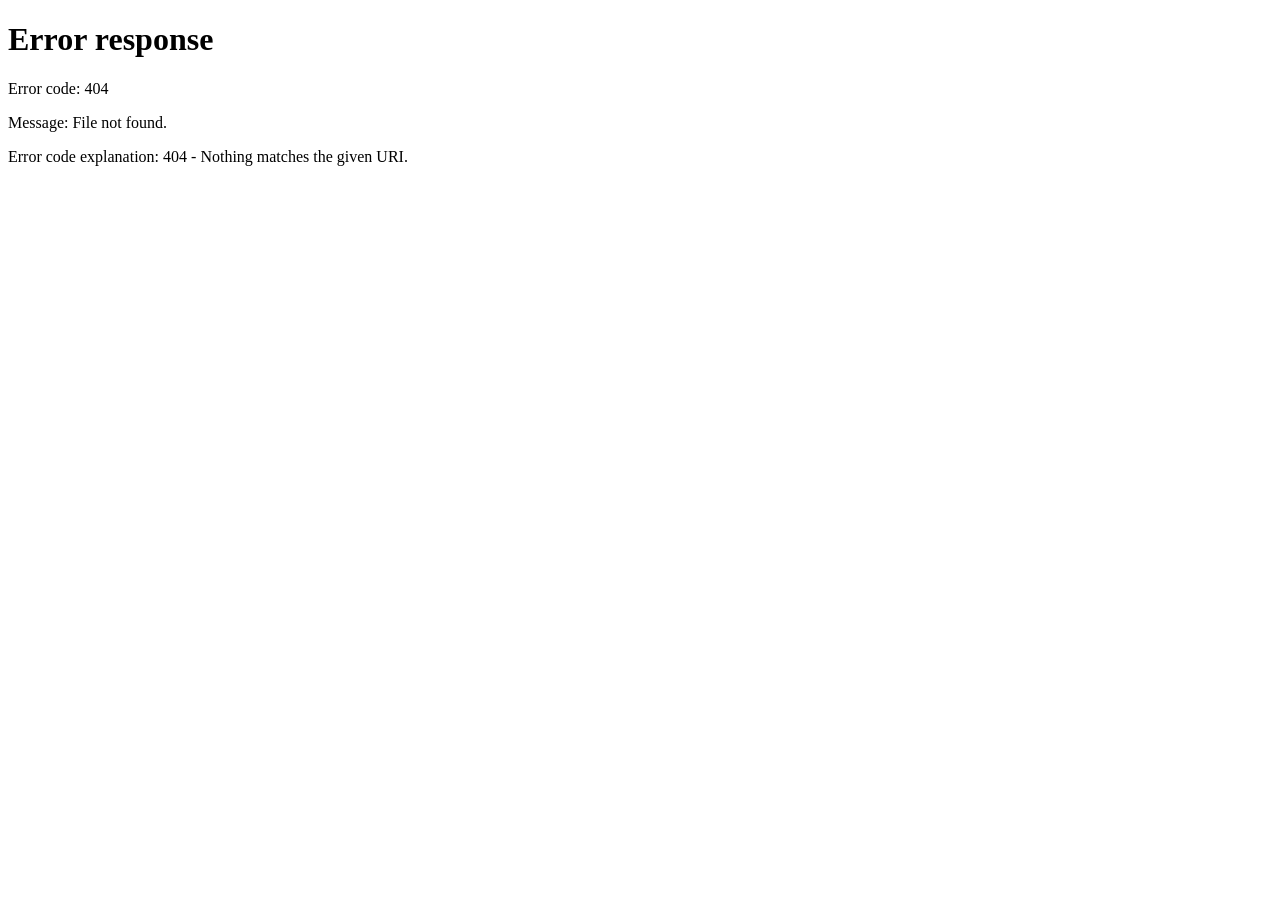
==== commit 62d8f280: "Update index.html" ====
--- a/index.html
+++ b/index.html
@@ -1,72 +1,769 @@
-<!DOCTYPE html>
-<html lang="id">
+<!DOCTYPE html><html lang="id">
 <head>
     <meta charset="UTF-8">
     <meta name="viewport" content="width=device-width, initial-scale=1.0">
-    <title>Modern Dashboard</title>
-    <style>
-        :root {
-            --primary: #4f46e5; --primary-hover: #4338ca;
-            --bg-body: #f3f4f6; --bg-surface: #ffffff;
-            --text-main: #111827; --text-muted: #6b7280;
-            --border-color: #e5e7eb; --sidebar-width: 250px;
-        }
-        [data-theme="dark"] {
-            --primary: #6366f1; --primary-hover: #818cf8;
-            --bg-body: #111827; --bg-surface: #1f2937;
-            --text-main: #f9fafb; --text-muted: #9ca3af;
-            --border-color: #374151;
-        }
-        * { margin: 0; padding: 0; box-sizing: border-box; font-family: 'Segoe UI', sans-serif; transition: background-color 0.3s, color 0.3s; }
-        body { background-color: var(--bg-body); color: var(--text-main); display: flex; height: 100vh; overflow: hidden; }
-        
-        .sidebar { width: var(--sidebar-width); background-color: var(--bg-surface); border-right: 1px solid var(--border-color); display: flex; flex-direction: column; padding: 1.5rem; z-index: 100; }
-        .brand { font-size: 1.5rem; font-weight: 700; color: var(--primary); margin-bottom: 2rem; display: flex; justify-content: space-between; align-items: center;}
-        .nav-menu { list-style: none; display: flex; flex-direction: column; gap: 0.5rem; flex: 1; }
-        .nav-item { padding: 0.75rem 1rem; border-radius: 0.5rem; cursor: pointer; color: var(--text-muted); font-weight: 500; display: flex; gap: 0.75rem; }
-        .nav-item:hover { background-color: var(--bg-body); color: var(--text-main); }
-        .nav-item.active { background-color: var(--primary); color: white; }
-        
-        .bottom-actions { margin-top: auto; display: flex; flex-direction: column; gap: 0.5rem; }
-        .btn-theme, .btn-login, .btn-logout { width: 100%; padding: 0.75rem; border-radius: 0.5rem; cursor: pointer; font-weight: 600; border: 1px solid var(--border-color); background-color: var(--bg-body); color: var(--text-main); }
-        .btn-login { background-color: var(--primary); color: white; border: none; }
-        .btn-logout { background-color: #ef4444; color: white; border: none; display: none; }
-
-        .main-content { flex: 1; display: flex; flex-direction: column; overflow-y: auto; }
-        .header { background-color: var(--bg-surface); padding: 1rem 2rem; border-bottom: 1px solid var(--border-color); display: flex; align-items: center; }
-        .menu-toggle { display: none; font-size: 1.5rem; background: none; border: none; color: var(--text-main); cursor: pointer; margin-right: 1rem; }
-        .user-profile { margin-left: auto; display: flex; align-items: center; gap: 1rem; }
-        .user-avatar { width: 35px; height: 35px; background-color: var(--primary); color: white; border-radius: 50%; display: flex; align-items: center; justify-content: center; font-weight: bold; display: none; }
-        
-        .content-area { padding: 2rem; }
-        .section { display: none; animation: fadeIn 0.3s ease-in-out; }
-        .section.active { display: block; }
-        @keyframes fadeIn { from { opacity: 0; transform: translateY(10px); } to { opacity: 1; transform: translateY(0); } }
-        
-        .grid { display: grid; grid-template-columns: repeat(auto-fit, minmax(250px, 1fr)); gap: 1.5rem; margin-top: 1.5rem; }
-        .card { background-color: var(--bg-surface); padding: 1.5rem; border-radius: 0.75rem; border: 1px solid var(--border-color); box-shadow: 0 1px 3px rgba(0,0,0,0.05); }
-
-        .modal-overlay { position: fixed; top: 0; left: 0; width: 100%; height: 100%; background: rgba(0,0,0,0.6); display: none; align-items: center; justify-content: center; z-index: 9999; }
-        .modal-overlay.active { display: flex !important; }
-        .auth-box { background: var(--bg-surface); padding: 2rem; border-radius: 1rem; width: 90%; max-width: 400px; position: relative; }
-        .close-modal { position: absolute; top: 1rem; right: 1.5rem; font-size: 1.5rem; cursor: pointer; color: var(--text-muted); }
-        .auth-box h2 { text-align: center; margin-bottom: 1.5rem; }
-        .form-group { margin-bottom: 1rem; }
-        .form-group label { display: block; margin-bottom: 0.5rem; font-size: 0.875rem; }
-        .form-group input { width: 100%; padding: 0.75rem; border: 1px solid var(--border-color); border-radius: 0.5rem; background: var(--bg-body); color: var(--text-main); }
-        .btn-submit { width: 100%; padding: 0.75rem; background: var(--primary); color: white; border: none; border-radius: 0.5rem; font-weight: bold; cursor: pointer; margin-top: 1rem; }
-        .switch-auth { text-align: center; margin-top: 1rem; font-size: 0.875rem; cursor: pointer; color: var(--primary); }
-        .alert-msg { font-size: 0.85rem; color: #ef4444; text-align: center; margin-top: 0.5rem; display: none; }
-
-        .ai-textarea { width: 100%; height: 120px; padding: 1rem; border-radius: 0.5rem; border: 1px solid var(--border-color); background: var(--bg-body); color: var(--text-main); resize: none; margin-bottom: 1rem; }
-        .ai-result { margin-top: 1.5rem; padding: 1rem; background: var(--bg-body); border-radius: 0.5rem; border: 1px solid var(--border-color); display: none; line-height: 1.6; }
-
-        .board { display: grid; grid-template-columns: repeat(3, 1fr); gap: 0.5rem; max-width: 250px; margin: 1.5rem auto; }
-        .cell { aspect-ratio: 1; background: var(--bg-body); border: 1px solid var(--border-color); border-radius: 0.5rem; display: flex; align-items: center; justify-content: center; font-size: 2.5rem; font-weight: bold; cursor: pointer; }
-        .cell:hover { background: var(--border-color); }
-        .cell.x { color: var(--primary); }
-        .cell.o { color: #ef4444; }
-
+    <title>NexusHub Dashboard</title><link rel="stylesheet" href="style.css">
+
+<style>
+    :root {
+        --primary: #4f46e5;
+        --primary-hover: #4338ca;
+        --bg-body: #f3f4f6;
+        --bg-surface: #ffffff;
+        --text-main: #111827;
+        --text-muted: #6b7280;
+        --border-color: #e5e7eb;
+        --sidebar-width: 250px;
+    }
+
+    [data-theme="dark"] {
+        --primary: #6366f1;
+        --primary-hover: #818cf8;
+        --bg-body: #111827;
+        --bg-surface: #1f2937;
+        --text-main: #f9fafb;
+        --text-muted: #9ca3af;
+        --border-color: #374151;
+    }
+
+    * {
+        box-sizing: border-box;
+        margin: 0;
+        padding: 0;
+        font-family: "Segoe UI", sans-serif;
+    }
+
+    body {
+        background: var(--bg-body);
+        color: var(--text-main);
+        display: flex;
+        height: 100vh;
+        overflow: hidden;
+    }
+
+    .sidebar {
+        width: var(--sidebar-width);
+        background: var(--bg-surface);
+        border-right: 1px solid var(--border-color);
+        padding: 24px;
+        display: flex;
+        flex-direction: column;
+        z-index: 100;
+    }
+
+    .brand {
+        font-size: 22px;
+        font-weight: bold;
+        color: var(--primary);
+        margin-bottom: 30px;
+    }
+
+    .nav-menu {
+        list-style: none;
+        display: flex;
+        flex-direction: column;
+        gap: 8px;
+        flex: 1;
+    }
+
+    .nav-item {
+        padding: 12px 15px;
+        border-radius: 8px;
+        cursor: pointer;
+        color: var(--text-muted);
+    }
+
+    .nav-item:hover {
+        background: var(--bg-body);
+        color: var(--text-main);
+    }
+
+    .nav-item.active {
+        background: var(--primary);
+        color: white;
+    }
+
+    .bottom-actions {
+        display: flex;
+        flex-direction: column;
+        gap: 8px;
+    }
+
+    button {
+        cursor: pointer;
+    }
+
+    .btn-theme,
+    .btn-logout {
+        width: 100%;
+        padding: 12px;
+        border-radius: 8px;
+        border: 1px solid var(--border-color);
+        background: var(--bg-body);
+        color: var(--text-main);
+        font-weight: bold;
+    }
+
+    .btn-logout {
+        background: #ef4444;
+        color: white;
+        border: none;
+    }
+
+    .main-content {
+        flex: 1;
+        overflow-y: auto;
+    }
+
+    .header {
+        background: var(--bg-surface);
+        border-bottom: 1px solid var(--border-color);
+        padding: 18px 30px;
+        display: flex;
+        align-items: center;
+    }
+
+    .user-profile {
+        margin-left: auto;
+        display: flex;
+        align-items: center;
+        gap: 12px;
+    }
+
+    .user-avatar {
+        width: 38px;
+        height: 38px;
+        background: var(--primary);
+        color: white;
+        border-radius: 50%;
+        display: flex;
+        align-items: center;
+        justify-content: center;
+        font-weight: bold;
+    }
+
+    .content-area {
+        padding: 30px;
+    }
+
+    .section {
+        display: none;
+    }
+
+    .section.active {
+        display: block;
+    }
+
+    .grid {
+        display: grid;
+        grid-template-columns: repeat(auto-fit, minmax(220px, 1fr));
+        gap: 20px;
+        margin-top: 25px;
+    }
+
+    .card {
+        background: var(--bg-surface);
+        border: 1px solid var(--border-color);
+        border-radius: 12px;
+        padding: 22px;
+    }
+
+    .card h3 {
+        margin-bottom: 10px;
+    }
+
+    .card p {
+        color: var(--text-muted);
+    }
+
+    .ai-textarea {
+        width: 100%;
+        height: 130px;
+        margin-top: 15px;
+        padding: 15px;
+        border-radius: 8px;
+        border: 1px solid var(--border-color);
+        background: var(--bg-body);
+        color: var(--text-main);
+        resize: none;
+    }
+
+    .btn-submit {
+        margin-top: 15px;
+        padding: 12px 20px;
+        background: var(--primary);
+        color: white;
+        border: none;
+        border-radius: 8px;
+        font-weight: bold;
+    }
+
+    .ai-result {
+        margin-top: 15px;
+        padding: 15px;
+        background: var(--bg-body);
+        border-radius: 8px;
+        display: none;
+    }
+
+    .board {
+        max-width: 250px;
+        margin: 20px auto;
+        display: grid;
+        grid-template-columns: repeat(3, 1fr);
+        gap: 6px;
+    }
+
+    .cell {
+        aspect-ratio: 1;
+        background: var(--bg-body);
+        border: 1px solid var(--border-color);
+        border-radius: 8px;
+        display: flex;
+        justify-content: center;
+        align-items: center;
+        font-size: 40px;
+        font-weight: bold;
+        cursor: pointer;
+    }
+
+    .cell.x {
+        color: var(--primary);
+    }
+
+    .cell.o {
+        color: #ef4444;
+    }
+
+    @media(max-width: 768px) {
+        .sidebar {
+            position: fixed;
+            left: -260px;
+            top: 0;
+            height: 100vh;
+            transition: .3s;
+        }
+
+        .sidebar.show {
+            left: 0;
+        }
+
+        .menu-toggle {
+            display: block !important;
+        }
+
+        .content-area {
+            padding: 20px;
+        }
+    }
+
+    .menu-toggle {
+        display: none;
+        border: none;
+        background: none;
+        font-size: 24px;
+        color: var(--text-main);
+        margin-right: 15px;
+    }
+</style>
+
+</head><body><aside class="sidebar" id="sidebar"><div class="brand">
+    🚀 NexusHub
+</div>
+
+<ul class="nav-menu">
+    <li class="nav-item active"
+        onclick="showSection('dashboard', this)">
+        📊 Dashboard
+    </li>
+
+    <li class="nav-item"
+        onclick="showSection('ai-tools', this)">
+        🤖 AI Tools
+    </li>
+
+    <li class="nav-item"
+        onclick="showSection('games', this)">
+        🎮 Game Center
+    </li>
+</ul>
+
+<div class="bottom-actions">
+
+    <button class="btn-theme" onclick="toggleTheme()">
+        🌙 Mode Gelap
+    </button>
+
+    <button class="btn-logout" onclick="logout()">
+        🚪 Keluar
+    </button>
+
+</div>
+
+</aside><main class="main-content"><header class="header">
+
+    <button class="menu-toggle"
+            onclick="toggleSidebar()">
+        ☰
+    </button>
+
+    <h2 id="header-title">
+        Dashboard Overview
+    </h2>
+
+    <div class="user-profile">
+
+        <span id="userEmail"></span>
+
+        <div class="user-avatar"
+             id="userAvatar">
+            U
+        </div>
+
+    </div>
+
+</header>
+
+
+<div class="content-area">
+
+    <!-- DASHBOARD -->
+
+    <section id="dashboard"
+             class="section active">
+
+        <h2 id="welcome">
+            Selamat datang!
+        </h2>
+
+        <div class="grid">
+
+            <div class="card">
+                <h3>Status Akun</h3>
+                <h2 style="color:var(--primary)">
+                    Member
+                </h2>
+            </div>
+
+            <div class="card">
+                <h3>Aktivitas AI</h3>
+                <h2 style="color:var(--primary)">
+                    0
+                </h2>
+                <p>Prompt diproses</p>
+            </div>
+
+            <div class="card">
+                <h3>Status Server</h3>
+                <h2 style="color:#22c55e">
+                    Online
+                </h2>
+            </div>
+
+        </div>
+
+    </section>
+
+
+    <!-- AI -->
+
+    <section id="ai-tools"
+             class="section">
+
+        <div class="card">
+
+            <h3>🤖 Asisten AI</h3>
+
+            <p>
+                Masukkan pertanyaan atau perintah.
+            </p>
+
+            <textarea
+                class="ai-textarea"
+                id="aiInput"
+                placeholder="Ketik sesuatu...">
+            </textarea>
+
+            <button
+                class="btn-submit"
+                onclick="generateAI()">
+
+                Kirim ke AI ✨
+
+            </button>
+
+            <div
+                class="ai-result"
+                id="aiOutput">
+            </div>
+
+        </div>
+
+    </section>
+
+
+    <!-- GAME -->
+
+    <section id="games"
+             class="section">
+
+        <div class="card"
+             style="text-align:center">
+
+            <h3>🎮 Tic-Tac-Toe</h3>
+
+            <p id="gameStatus">
+                Giliran pemain:
+                <strong>X</strong>
+            </p>
+
+            <div class="board">
+
+                <div class="cell"
+                     onclick="move(this,0)">
+                </div>
+
+                <div class="cell"
+                     onclick="move(this,1)">
+                </div>
+
+                <div class="cell"
+                     onclick="move(this,2)">
+                </div>
+
+                <div class="cell"
+                     onclick="move(this,3)">
+                </div>
+
+                <div class="cell"
+                     onclick="move(this,4)">
+                </div>
+
+                <div class="cell"
+                     onclick="move(this,5)">
+                </div>
+
+                <div class="cell"
+                     onclick="move(this,6)">
+                </div>
+
+                <div class="cell"
+                     onclick="move(this,7)">
+                </div>
+
+                <div class="cell"
+                     onclick="move(this,8)">
+                </div>
+
+            </div>
+
+            <button
+                class="btn-submit"
+                onclick="resetGame()">
+
+                Mulai Ulang
+
+            </button>
+
+        </div>
+
+    </section>
+
+</div>
+
+</main><script>
+
+/* =========================
+   CEK LOGIN
+========================= */
+
+const currentUser =
+    localStorage.getItem("currentUser");
+
+if (!currentUser) {
+
+    window.location.href = "login.html";
+
+}
+
+
+/* =========================
+   USER
+========================= */
+
+document.getElementById("userEmail")
+    .textContent = currentUser;
+
+document.getElementById("userAvatar")
+    .textContent =
+    currentUser.charAt(0).toUpperCase();
+
+document.getElementById("welcome")
+    .textContent =
+    "Halo, " + currentUser +
+    "! Selamat datang di NexusHub.";
+
+
+/* =========================
+   NAVIGASI
+========================= */
+
+function showSection(id, element) {
+
+    document.querySelectorAll(".section")
+        .forEach(section => {
+            section.classList.remove("active");
+        });
+
+    document.getElementById(id)
+        .classList.add("active");
+
+    document.querySelectorAll(".nav-item")
+        .forEach(item => {
+            item.classList.remove("active");
+        });
+
+    element.classList.add("active");
+
+    const titles = {
+        dashboard: "Dashboard Overview",
+        "ai-tools": "AI Tools",
+        games: "Game Center"
+    };
+
+    document.getElementById("header-title")
+        .textContent = titles[id];
+
+}
+
+
+/* =========================
+   SIDEBAR
+========================= */
+
+function toggleSidebar() {
+
+    document.getElementById("sidebar")
+        .classList.toggle("show");
+
+}
+
+
+/* =========================
+   THEME
+========================= */
+
+function toggleTheme() {
+
+    const html =
+        document.documentElement;
+
+    if (
+        html.getAttribute("data-theme")
+        === "dark"
+    ) {
+
+        html.removeAttribute("data-theme");
+
+    } else {
+
+        html.setAttribute(
+            "data-theme",
+            "dark"
+        );
+
+    }
+
+}
+
+
+/* =========================
+   LOGOUT
+========================= */
+
+function logout() {
+
+    localStorage.removeItem(
+        "currentUser"
+    );
+
+    window.location.href =
+        "login.html";
+
+}
+
+
+/* =========================
+   AI DEMO
+========================= */
+
+function generateAI() {
+
+    const input =
+        document.getElementById("aiInput")
+            .value.trim();
+
+    const output =
+        document.getElementById("aiOutput");
+
+    if (!input) {
+
+        alert("Ketik pertanyaan terlebih dahulu.");
+
+        return;
+
+    }
+
+    output.style.display = "block";
+
+    output.innerHTML =
+        "Sedang memproses...";
+
+    setTimeout(() => {
+
+        output.innerHTML =
+            "<strong>Jawaban AI:</strong><br><br>" +
+            "Ini masih mode demo. " +
+            "Nanti bisa kita sambungkan ke API AI.";
+
+    }, 800);
+
+}
+
+
+/* =========================
+   TIC TAC TOE
+========================= */
+
+let board =
+    ["","","","","","","","",""];
+
+let player = "X";
+
+let active = true;
+
+const wins = [
+
+    [0,1,2],
+    [3,4,5],
+    [6,7,8],
+
+    [0,3,6],
+    [1,4,7],
+    [2,5,8],
+
+    [0,4,8],
+    [2,4,6]
+
+];
+
+
+function move(cell, index) {
+
+    if (
+        board[index] !== "" ||
+        !active
+    ) return;
+
+    board[index] = player;
+
+    cell.textContent = player;
+
+    cell.classList.add(
+        player.toLowerCase()
+    );
+
+    checkGame();
+
+}
+
+
+function checkGame() {
+
+    for (const combination of wins) {
+
+        const [a,b,c] =
+            combination;
+
+        if (
+            board[a] &&
+            board[a] === board[b] &&
+            board[a] === board[c]
+        ) {
+
+            document.getElementById(
+                "gameStatus"
+            ).innerHTML =
+                "🎉 Pemain <strong>" +
+                player +
+                "</strong> menang!";
+
+            active = false;
+
+            return;
+
+        }
+
+    }
+
+    if (!board.includes("")) {
+
+        document.getElementById(
+            "gameStatus"
+        ).textContent =
+            "🤝 Permainan seri!";
+
+        active = false;
+
+        return;
+
+    }
+
+    player =
+        player === "X"
+            ? "O"
+            : "X";
+
+    document.getElementById(
+        "gameStatus"
+    ).innerHTML =
+        "Giliran pemain: <strong>" +
+        player +
+        "</strong>";
+
+}
+
+
+function resetGame() {
+
+    board =
+        ["","","","","","","","",""];
+
+    player = "X";
+
+    active = true;
+
+    document.querySelectorAll(".cell")
+        .forEach(cell => {
+
+            cell.textContent = "";
+
+            cell.classList.remove(
+                "x",
+                "o"
+            );
+
+        });
+
+    document.getElementById(
+        "gameStatus"
+    ).innerHTML =
+        "Giliran pemain: <strong>X</strong>";
+
+}
+
+</script></body>
+</html>
         @media (max-width: 768px) {
             .sidebar { position: fixed; left: -100%; height: 100vh; transition: left 0.3s; }
             .sidebar.show { left: 0; }
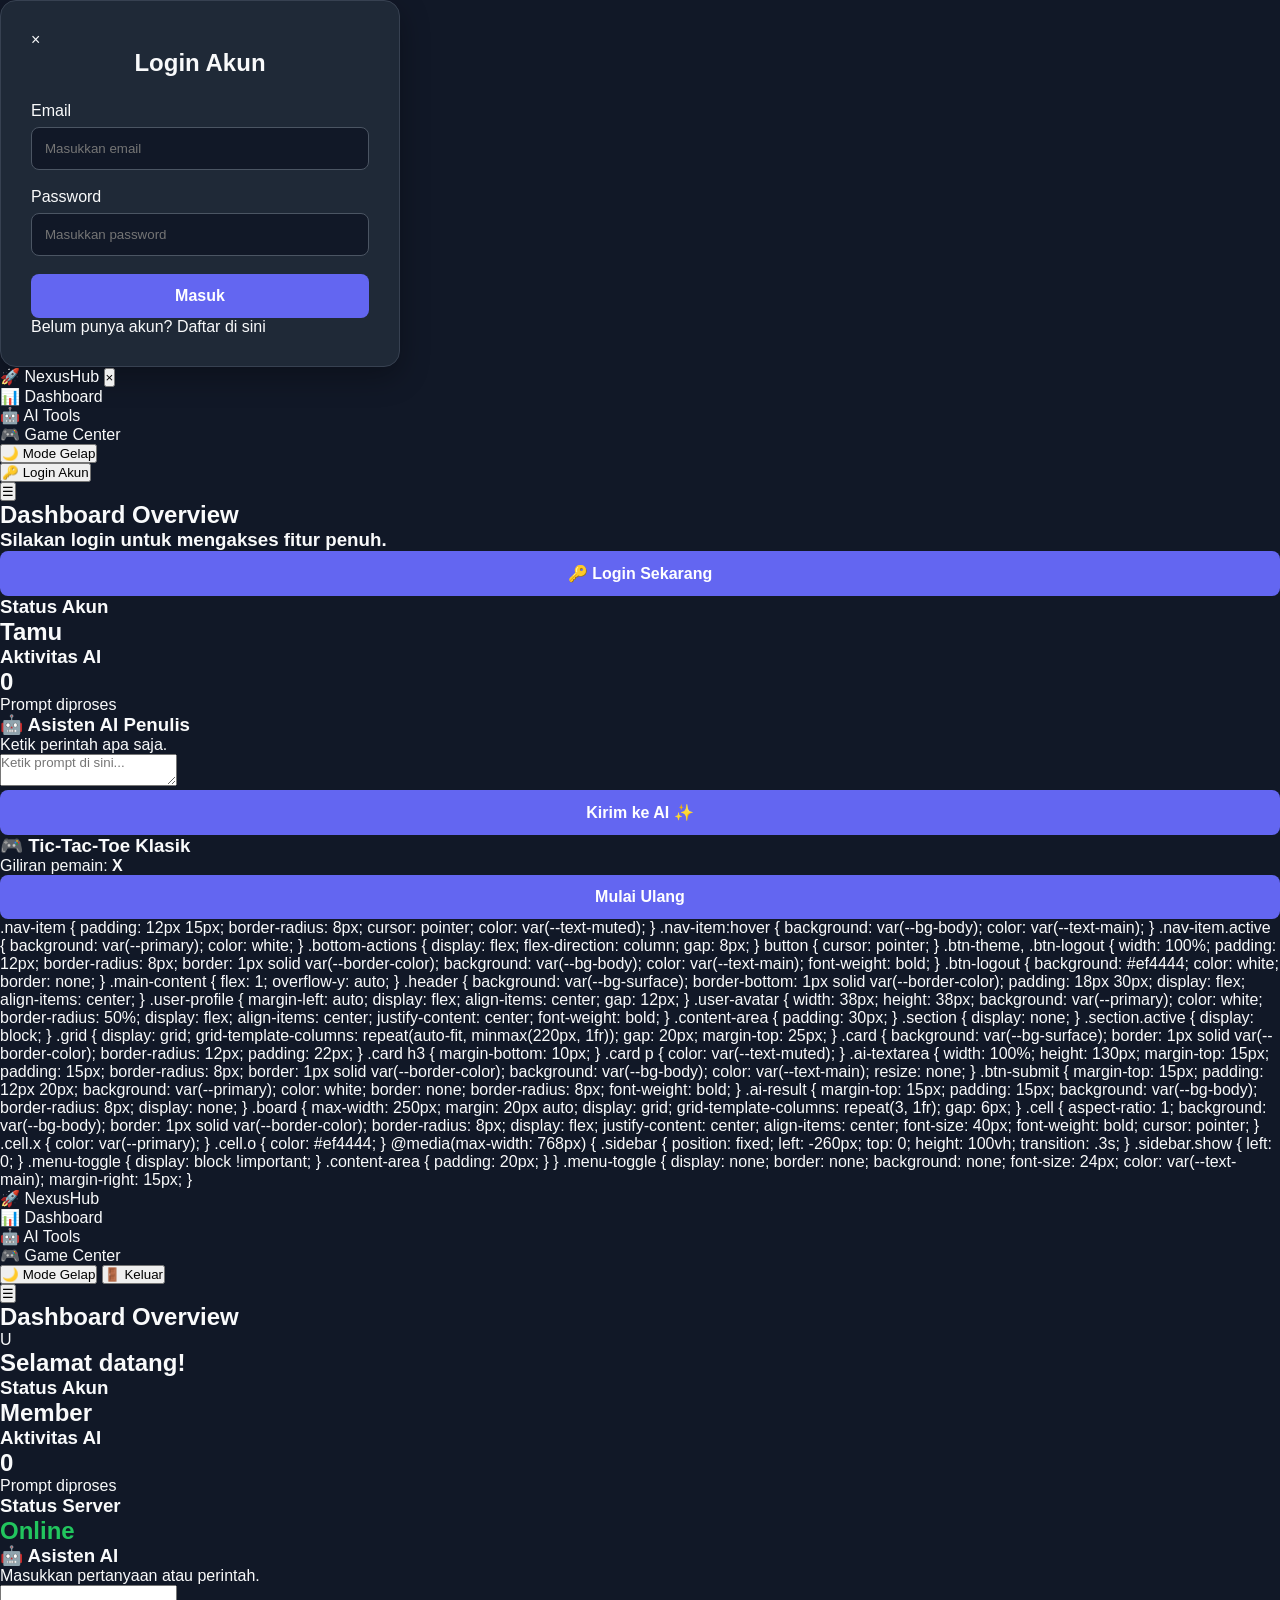
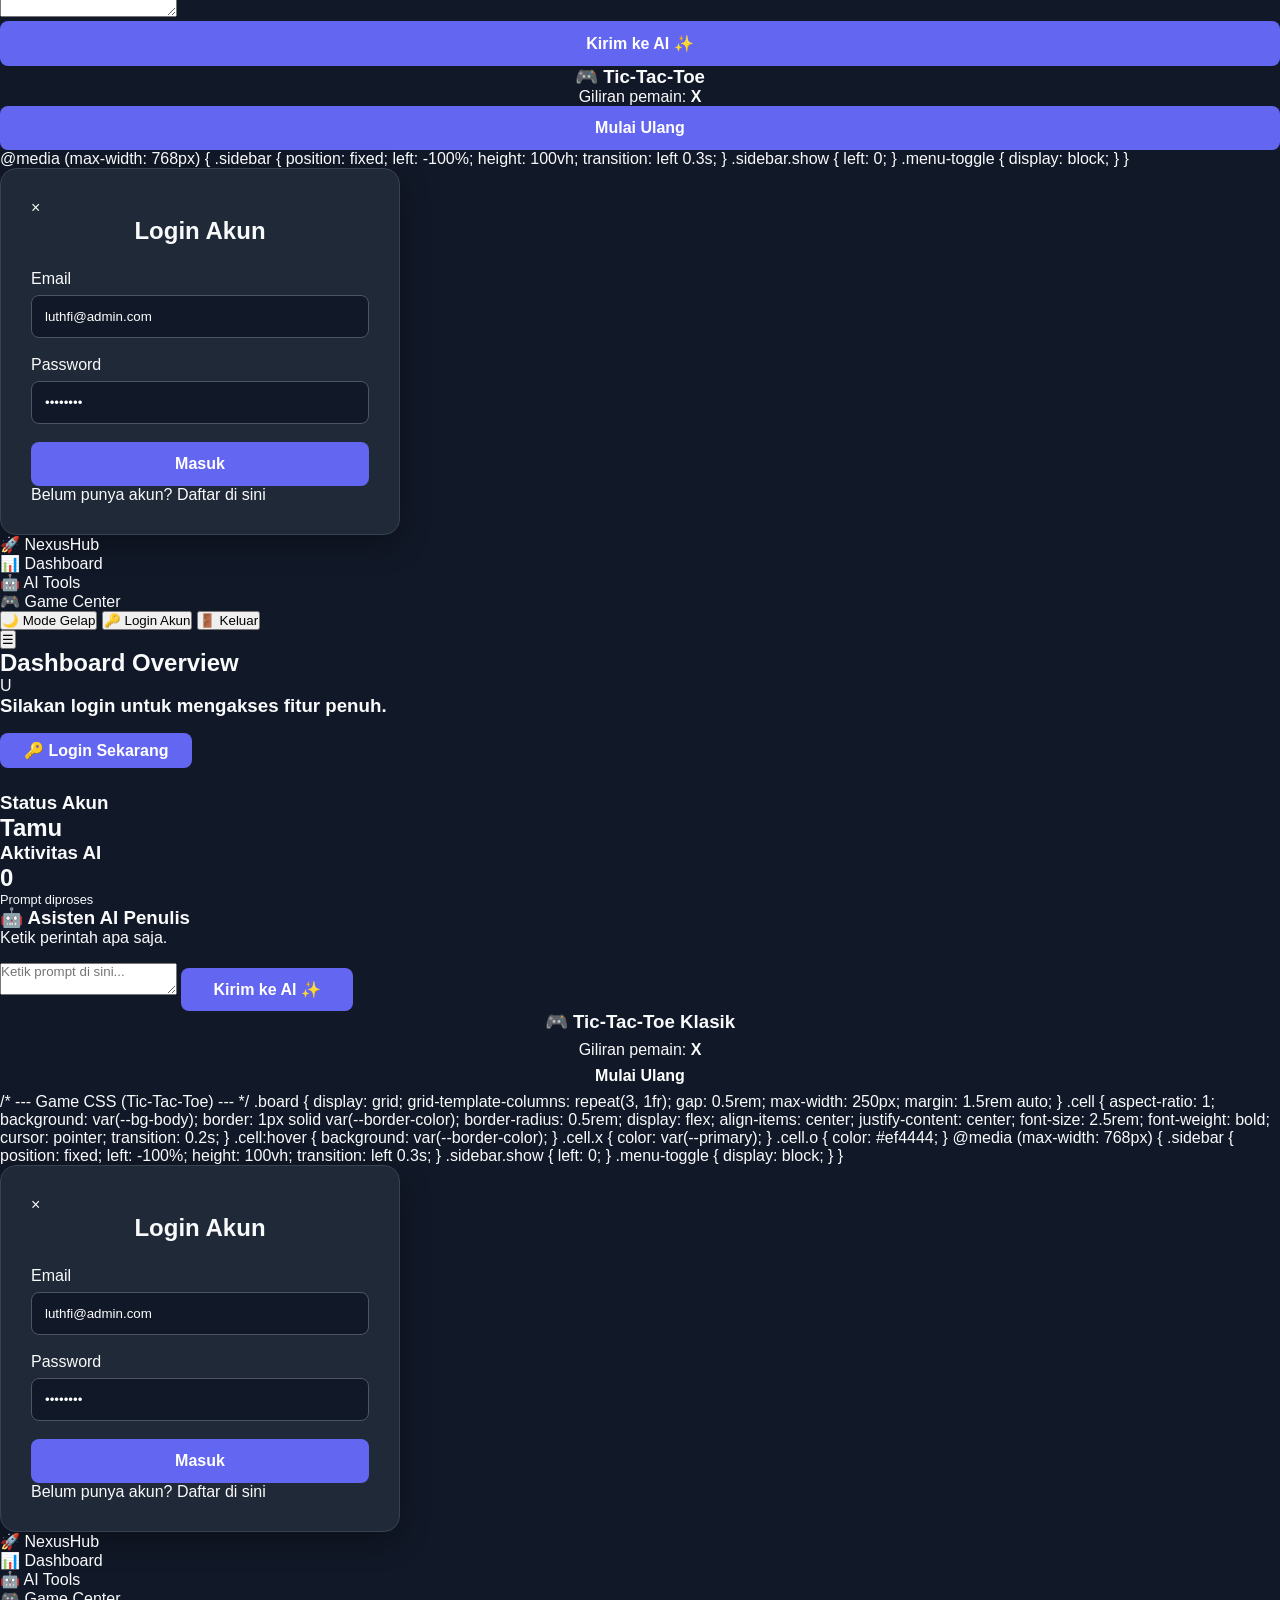
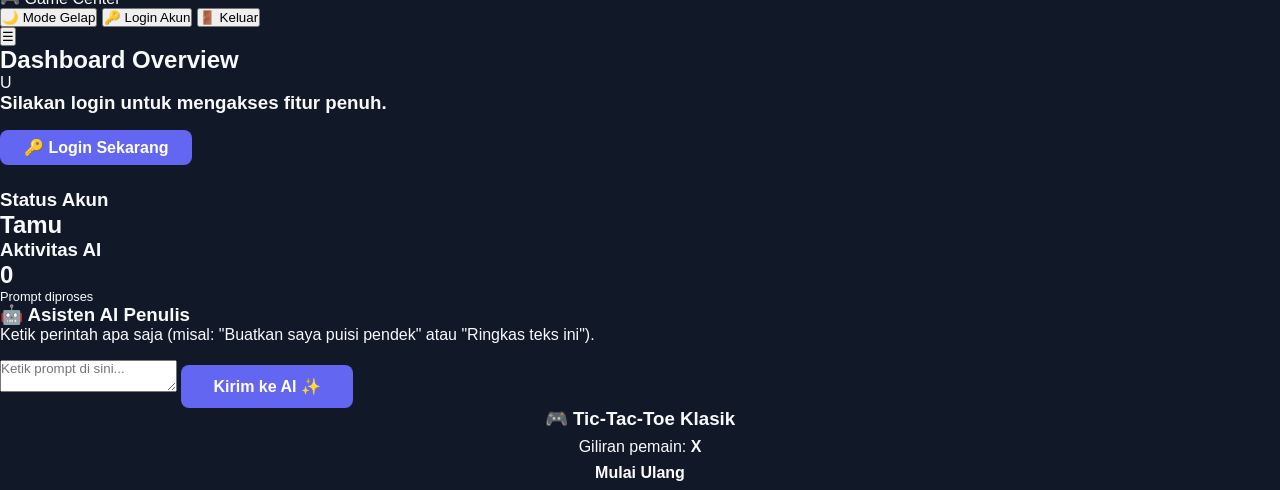
==== commit 5d2ca434: "Update index.html" ====
--- a/index.html
+++ b/index.html
@@ -1,72 +1,370 @@
-<!DOCTYPE html><html lang="id">
+<!DOCTYPE html>
+<html lang="id">
 <head>
     <meta charset="UTF-8">
     <meta name="viewport" content="width=device-width, initial-scale=1.0">
-    <title>NexusHub Dashboard</title><link rel="stylesheet" href="style.css">
-
-<style>
-    :root {
-        --primary: #4f46e5;
-        --primary-hover: #4338ca;
-        --bg-body: #f3f4f6;
-        --bg-surface: #ffffff;
-        --text-main: #111827;
-        --text-muted: #6b7280;
-        --border-color: #e5e7eb;
-        --sidebar-width: 250px;
-    }
-
-    [data-theme="dark"] {
-        --primary: #6366f1;
-        --primary-hover: #818cf8;
-        --bg-body: #111827;
-        --bg-surface: #1f2937;
-        --text-main: #f9fafb;
-        --text-muted: #9ca3af;
-        --border-color: #374151;
-    }
-
-    * {
-        box-sizing: border-box;
-        margin: 0;
-        padding: 0;
-        font-family: "Segoe UI", sans-serif;
-    }
-
-    body {
-        background: var(--bg-body);
-        color: var(--text-main);
-        display: flex;
-        height: 100vh;
-        overflow: hidden;
-    }
-
-    .sidebar {
-        width: var(--sidebar-width);
-        background: var(--bg-surface);
-        border-right: 1px solid var(--border-color);
-        padding: 24px;
-        display: flex;
-        flex-direction: column;
-        z-index: 100;
-    }
-
-    .brand {
-        font-size: 22px;
-        font-weight: bold;
-        color: var(--primary);
-        margin-bottom: 30px;
-    }
-
-    .nav-menu {
-        list-style: none;
-        display: flex;
-        flex-direction: column;
-        gap: 8px;
-        flex: 1;
-    }
-
-    .nav-item {
+    <title>NexusHub Dashboard</title>
+
+    <!-- CSS -->
+    <link rel="stylesheet" href="style.css">
+</head>
+
+<body>
+
+    <!-- LOGIN MODAL -->
+    <div class="modal-overlay active" id="authModal">
+        <div class="auth-box">
+
+            <span class="close-modal" onclick="forceCloseModal()">
+                &times;
+            </span>
+
+            <h2 id="authTitle">Login Akun</h2>
+
+            <form id="authForm" onsubmit="handleAuth(event)">
+
+                <div class="form-group">
+                    <label>Email</label>
+                    <input
+                        type="email"
+                        id="emailInput"
+                        required
+                        placeholder="Masukkan email"
+                    >
+                </div>
+
+                <div class="form-group">
+                    <label>Password</label>
+                    <input
+                        type="password"
+                        id="passwordInput"
+                        required
+                        placeholder="Masukkan password"
+                    >
+                </div>
+
+                <div class="alert-msg" id="alertMsg"></div>
+
+                <button
+                    type="submit"
+                    class="btn-submit"
+                    id="authSubmitBtn"
+                >
+                    Masuk
+                </button>
+
+            </form>
+
+            <div
+                class="switch-auth"
+                onclick="toggleAuthMode()"
+                id="switchAuthText"
+            >
+                Belum punya akun? Daftar di sini
+            </div>
+
+        </div>
+    </div>
+
+
+    <!-- SIDEBAR -->
+    <aside class="sidebar" id="sidebar">
+
+        <div class="brand">
+            <span>🚀 NexusHub</span>
+
+            <button
+                class="menu-toggle"
+                onclick="toggleSidebar()"
+            >
+                &times;
+            </button>
+        </div>
+
+
+        <ul class="nav-menu">
+
+            <li
+                class="nav-item active"
+                onclick="showSection('dashboard', this)"
+            >
+                📊 Dashboard
+            </li>
+
+            <li
+                class="nav-item"
+                onclick="showSection('ai-tools', this)"
+            >
+                🤖 AI Tools
+            </li>
+
+            <li
+                class="nav-item"
+                onclick="showSection('games', this)"
+            >
+                🎮 Game Center
+            </li>
+
+        </ul>
+
+
+        <div class="bottom-actions">
+
+            <button
+                class="btn-theme"
+                onclick="toggleTheme()"
+                id="themeBtn"
+            >
+                🌙 Mode Gelap
+            </button>
+
+            <button
+                class="btn-login"
+                id="btnLogin"
+                onclick="openModal()"
+            >
+                🔑 Login Akun
+            </button>
+
+            <button
+                class="btn-logout"
+                id="btnLogout"
+                onclick="handleLogout()"
+            >
+                🚪 Keluar
+            </button>
+
+        </div>
+
+    </aside>
+
+
+    <!-- MAIN -->
+    <main class="main-content">
+
+        <!-- HEADER -->
+        <header class="header">
+
+            <button
+                class="menu-toggle"
+                onclick="toggleSidebar()"
+            >
+                ☰
+            </button>
+
+            <h2 id="header-title">
+                Dashboard Overview
+            </h2>
+
+            <div class="user-profile">
+
+                <span
+                    id="userEmailText"
+                    class="user-email"
+                ></span>
+
+                <div
+                    class="user-avatar"
+                    id="userAvatar"
+                >
+                    U
+                </div>
+
+            </div>
+
+        </header>
+
+
+        <!-- CONTENT -->
+        <div class="content-area">
+
+
+            <!-- DASHBOARD -->
+            <section
+                id="dashboard"
+                class="section active"
+            >
+
+                <h3 id="welcomeMessage">
+                    Silakan login untuk mengakses fitur penuh.
+                </h3>
+
+                <button
+                    id="btnDashboardLogin"
+                    class="btn-submit dashboard-login"
+                    onclick="openModal()"
+                >
+                    🔑 Login Sekarang
+                </button>
+
+
+                <div class="grid">
+
+                    <div class="card">
+
+                        <h3>Status Akun</h3>
+
+                        <h2
+                            id="statusTeks"
+                            class="primary-text"
+                        >
+                            Tamu
+                        </h2>
+
+                    </div>
+
+
+                    <div class="card">
+
+                        <h3>Aktivitas AI</h3>
+
+                        <h2 class="primary-text">
+                            0
+                        </h2>
+
+                        <p class="muted">
+                            Prompt diproses
+                        </p>
+
+                    </div>
+
+                </div>
+
+            </section>
+
+
+            <!-- AI TOOLS -->
+            <section
+                id="ai-tools"
+                class="section"
+            >
+
+                <div class="card">
+
+                    <h3>🤖 Asisten AI Penulis</h3>
+
+                    <p class="muted ai-description">
+                        Ketik perintah apa saja.
+                    </p>
+
+                    <textarea
+                        class="ai-textarea"
+                        id="aiInput"
+                        placeholder="Ketik prompt di sini..."
+                    ></textarea>
+
+                    <button
+                        class="btn-submit ai-button"
+                        onclick="generateAI()"
+                    >
+                        Kirim ke AI ✨
+                    </button>
+
+                    <div
+                        class="ai-result"
+                        id="aiOutput"
+                    ></div>
+
+                </div>
+
+            </section>
+
+
+            <!-- GAME -->
+            <section
+                id="games"
+                class="section"
+            >
+
+                <div
+                    class="card game-card"
+                >
+
+                    <h3>🎮 Tic-Tac-Toe Klasik</h3>
+
+                    <p
+                        id="gameStatus"
+                        class="muted game-status"
+                    >
+                        Giliran pemain:
+                        <strong>X</strong>
+                    </p>
+
+
+                    <div
+                        class="board"
+                        id="tictactoeBoard"
+                    >
+
+                        <div
+                            class="cell"
+                            onclick="makeMove(this, 0)"
+                        ></div>
+
+                        <div
+                            class="cell"
+                            onclick="makeMove(this, 1)"
+                        ></div>
+
+                        <div
+                            class="cell"
+                            onclick="makeMove(this, 2)"
+                        ></div>
+
+                        <div
+                            class="cell"
+                            onclick="makeMove(this, 3)"
+                        ></div>
+
+                        <div
+                            class="cell"
+                            onclick="makeMove(this, 4)"
+                        ></div>
+
+                        <div
+                            class="cell"
+                            onclick="makeMove(this, 5)"
+                        ></div>
+
+                        <div
+                            class="cell"
+                            onclick="makeMove(this, 6)"
+                        ></div>
+
+                        <div
+                            class="cell"
+                            onclick="makeMove(this, 7)"
+                        ></div>
+
+                        <div
+                            class="cell"
+                            onclick="makeMove(this, 8)"
+                        ></div>
+
+                    </div>
+
+
+                    <button
+                        class="btn-submit reset-button"
+                        onclick="resetGame()"
+                    >
+                        Mulai Ulang
+                    </button>
+
+                </div>
+
+            </section>
+
+        </div>
+
+    </main>
+
+
+    <!-- JAVASCRIPT -->
+    <script src="script.js"></script>
+
+</body>
+</html>    .nav-item {
         padding: 12px 15px;
         border-radius: 8px;
         cursor: pointer;
--- a/style.css
+++ b/style.css
@@ -0,0 +1,97 @@
+* {
+  box-sizing: border-box;
+  margin: 0;
+  padding: 0;
+  font-family: "Segoe UI", sans-serif;
+  }
+
+body {
+background: #111827;
+color: #f9fafb;
+min-height: 100vh;
+}
+
+.auth-container {
+min-height: 100vh;
+display: flex;
+justify-content: center;
+align-items: center;
+padding: 20px;
+}
+
+.auth-box {
+width: 100%;
+max-width: 400px;
+background: #1f2937;
+padding: 30px;
+border-radius: 16px;
+border: 1px solid #374151;
+box-shadow: 0 10px 30px rgba(0,0,0,.3);
+}
+
+.auth-box h1 {
+text-align: center;
+color: #6366f1;
+margin-bottom: 25px;
+}
+
+.auth-box h2 {
+text-align: center;
+margin-bottom: 25px;
+}
+
+.form-group {
+margin-bottom: 18px;
+}
+
+.form-group label {
+display: block;
+margin-bottom: 7px;
+}
+
+.form-group input {
+width: 100%;
+padding: 13px;
+border: 1px solid #4b5563;
+border-radius: 8px;
+background: #111827;
+color: white;
+outline: none;
+}
+
+.form-group input:focus {
+border-color: #6366f1;
+}
+
+.btn-submit {
+width: 100%;
+padding: 13px;
+border: none;
+border-radius: 8px;
+background: #6366f1;
+color: white;
+font-size: 16px;
+font-weight: bold;
+cursor: pointer;
+}
+
+.btn-submit:hover {
+background: #4f46e5;
+}
+
+.switch {
+text-align: center;
+margin-top: 20px;
+color: #9ca3af;
+}
+
+.switch a {
+color: #818cf8;
+text-decoration: none;
+}
+
+.message {
+text-align: center;
+margin-bottom: 12px;
+min-height: 20px;
+}
